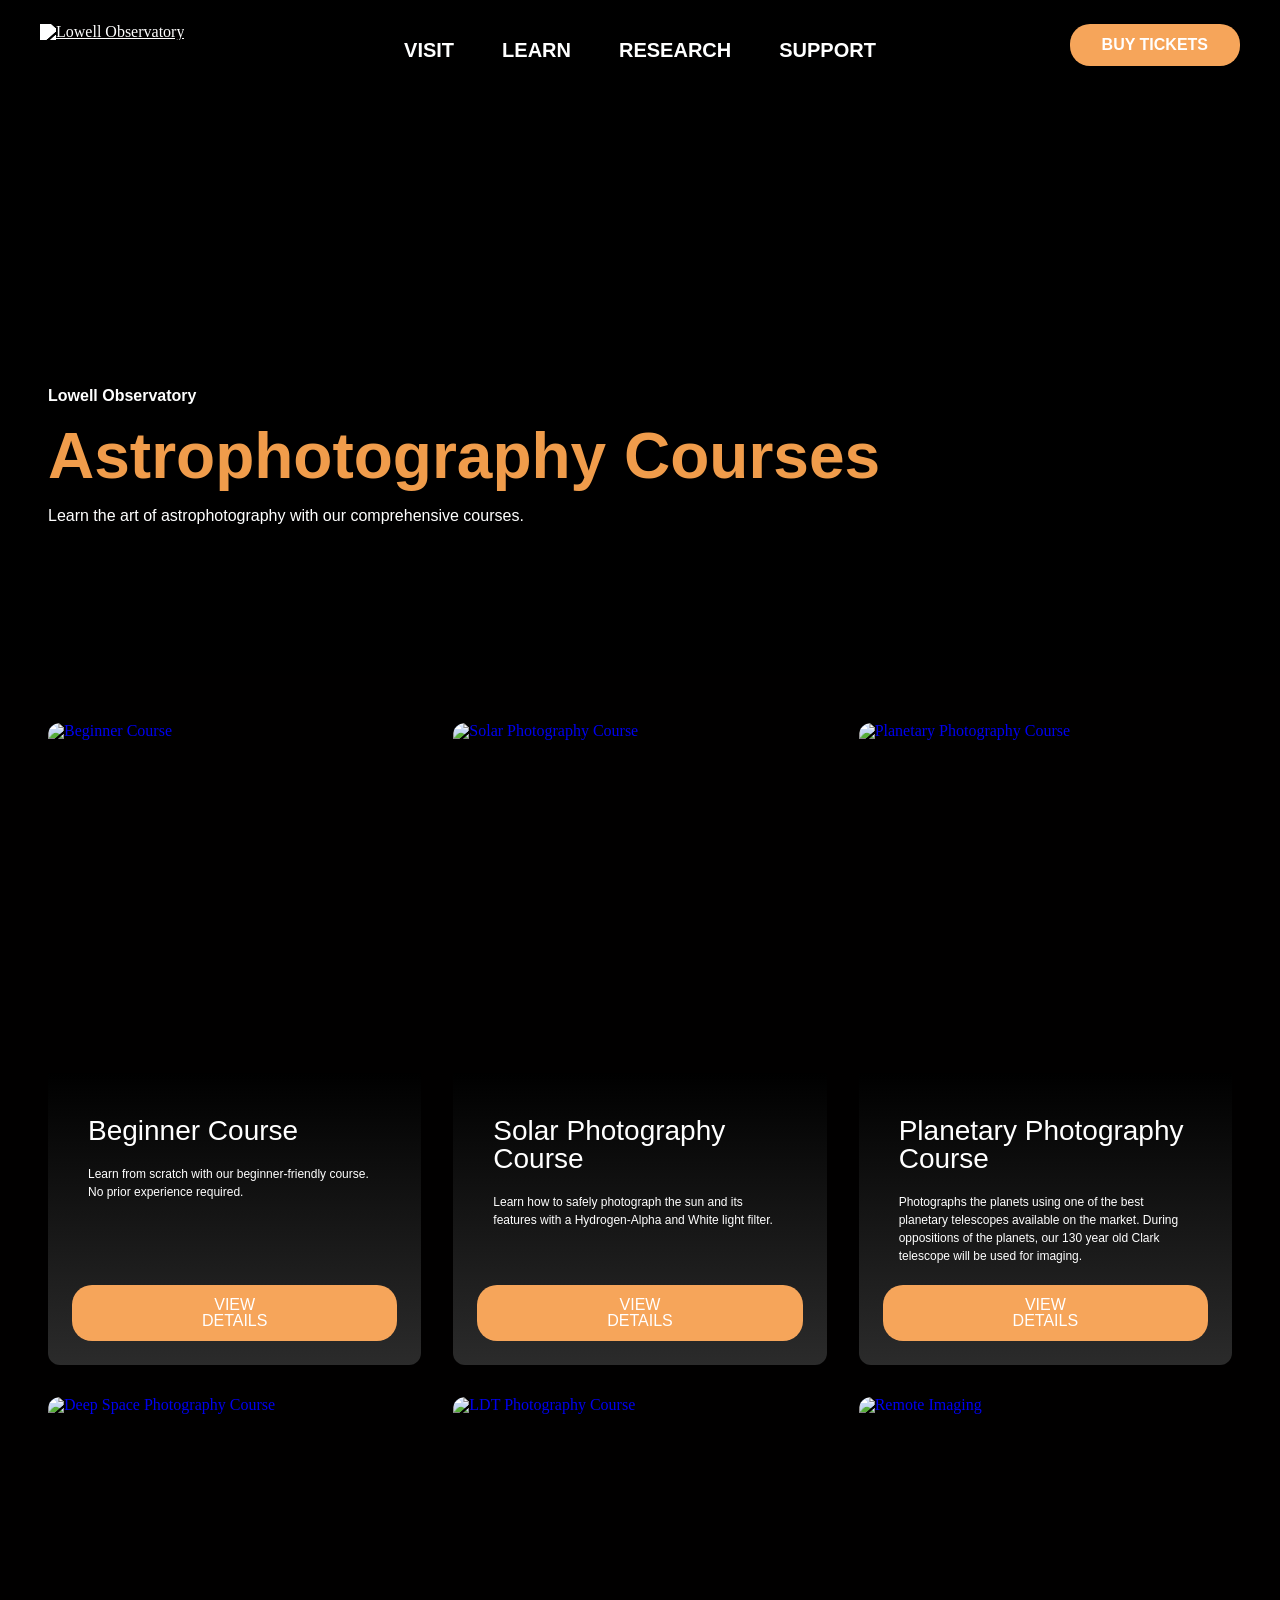
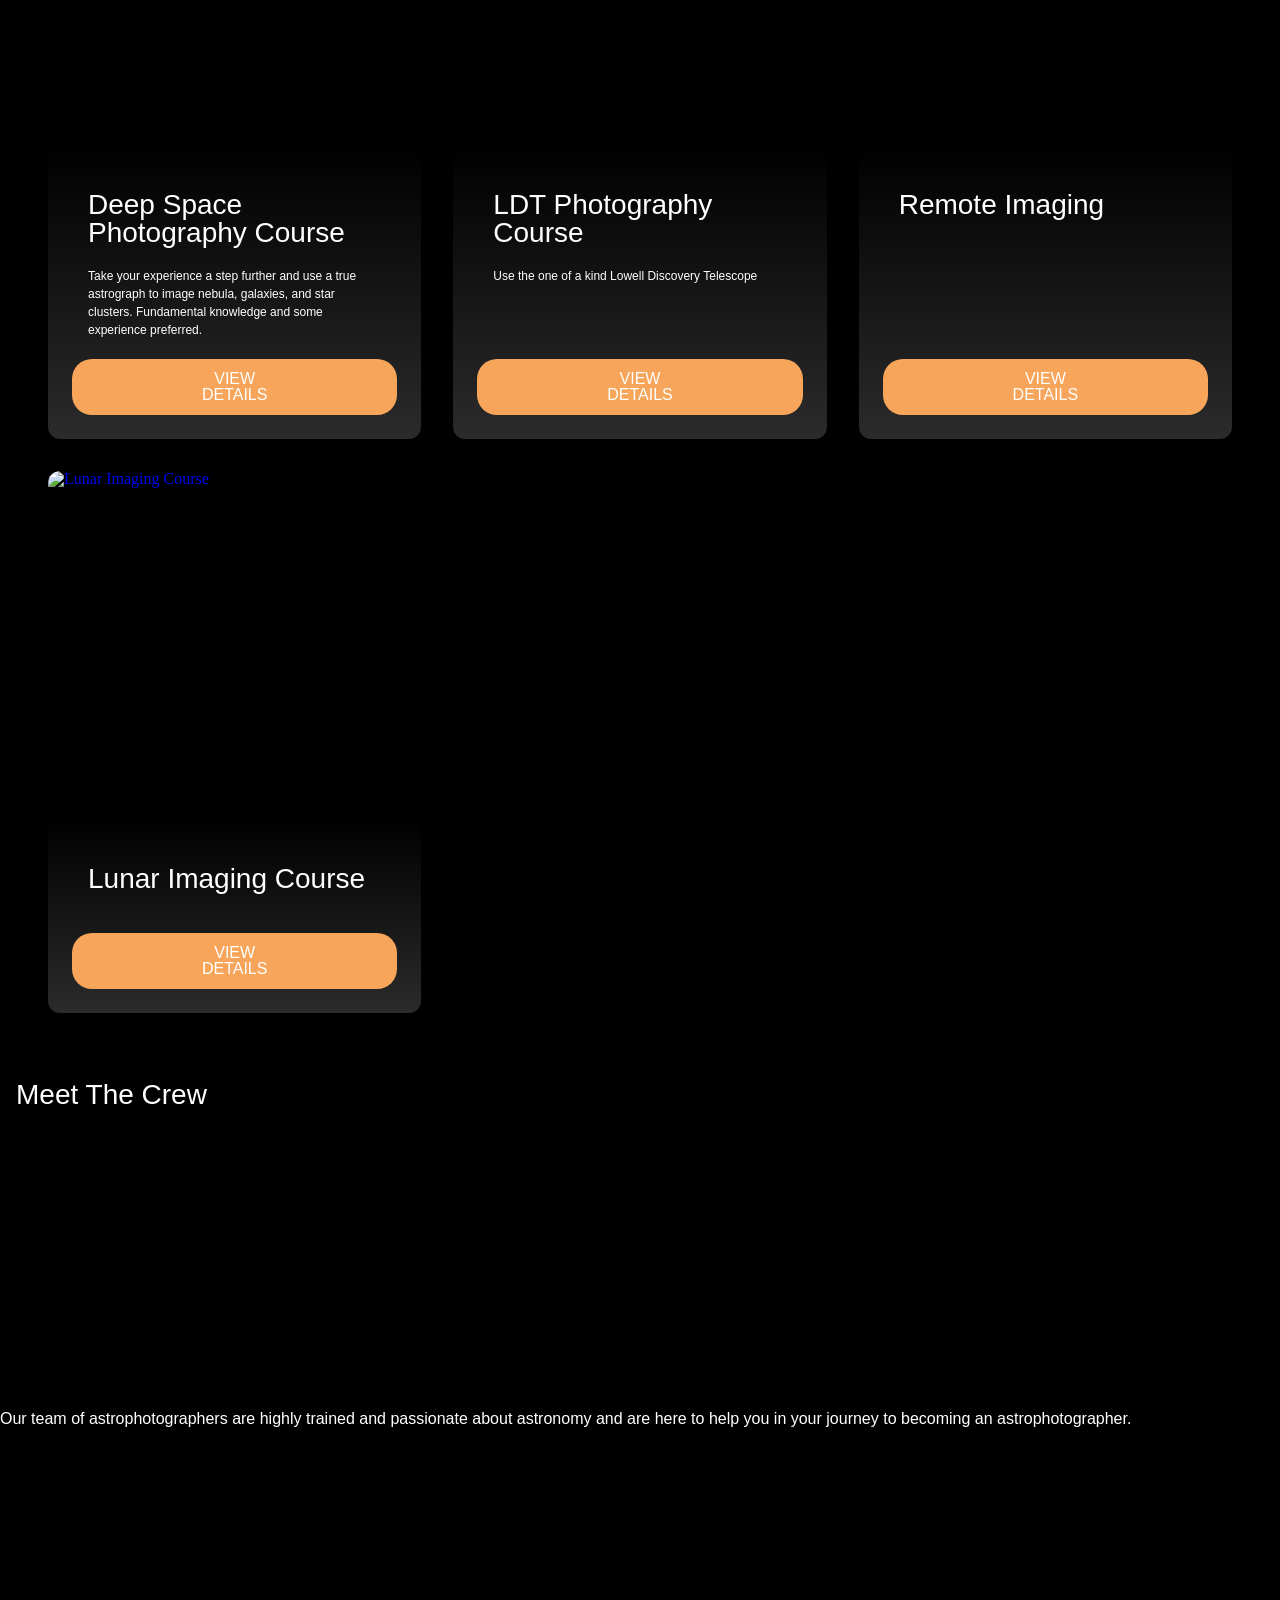
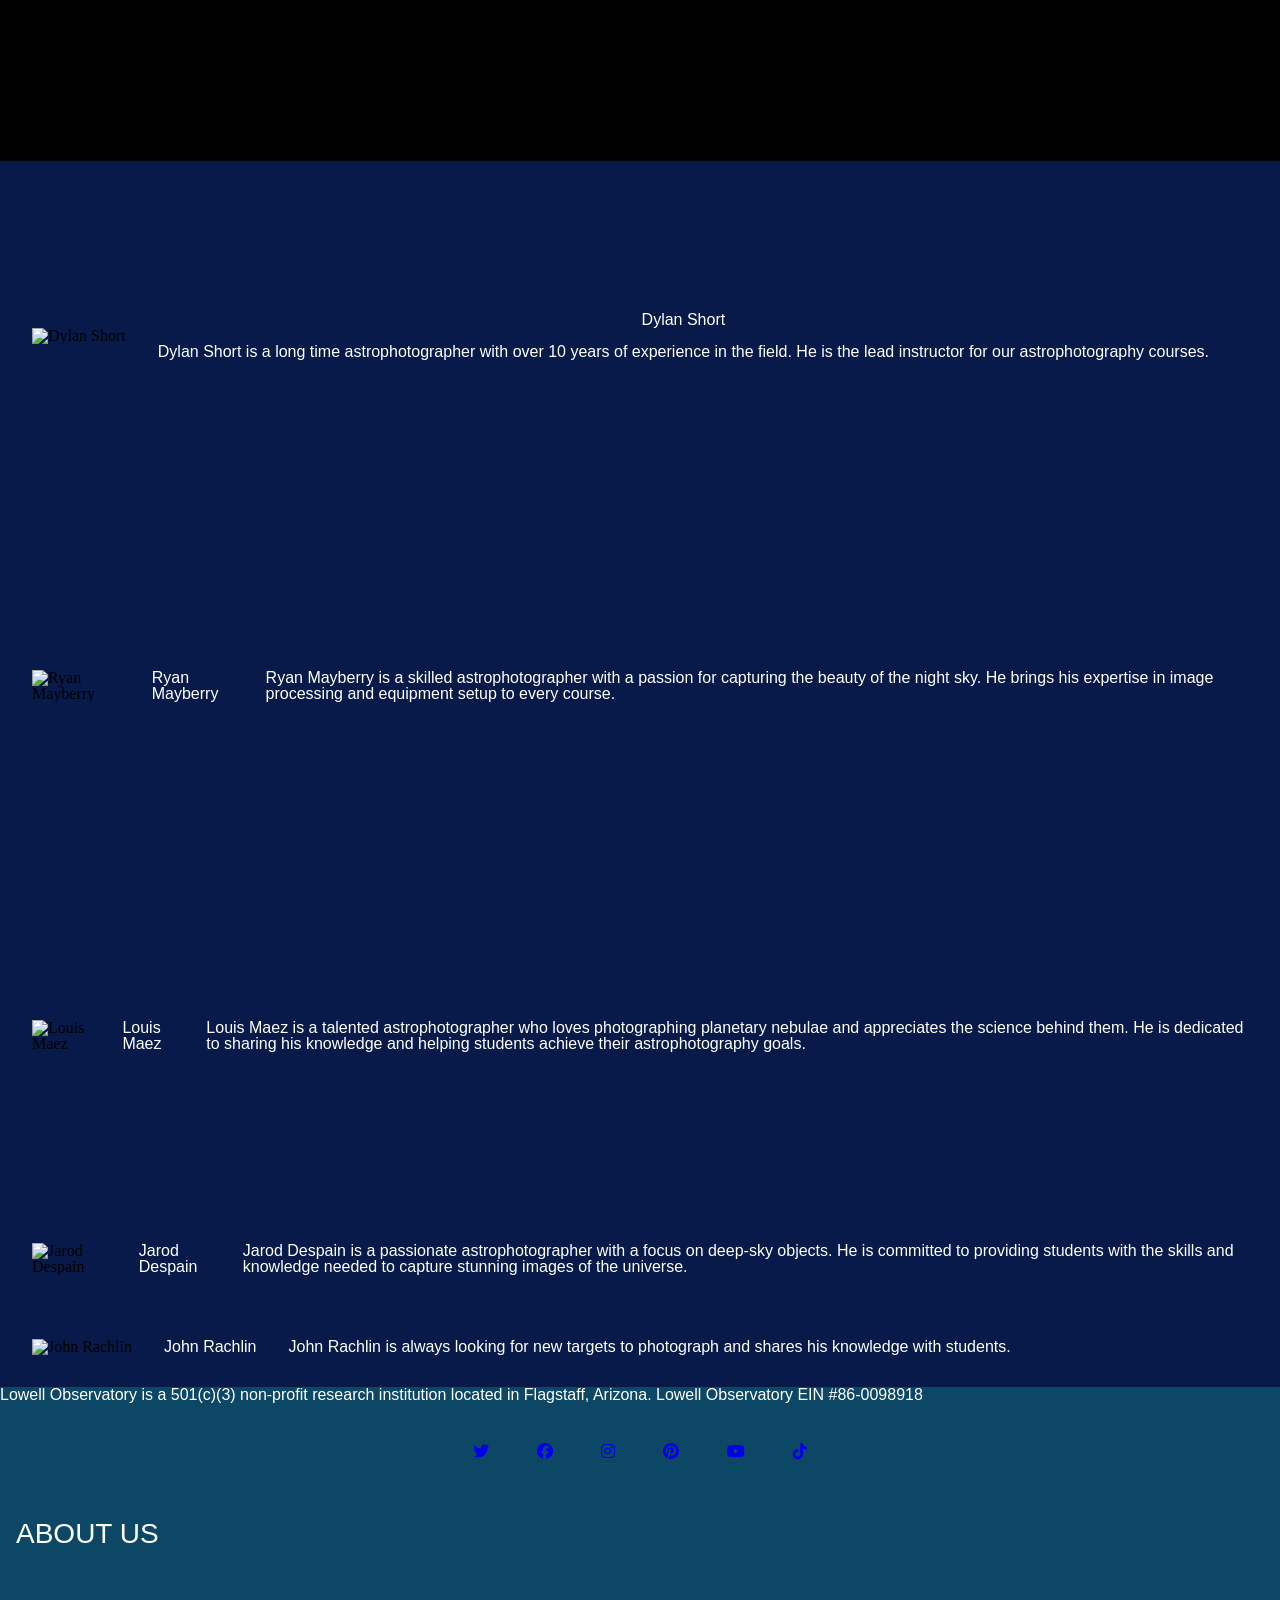
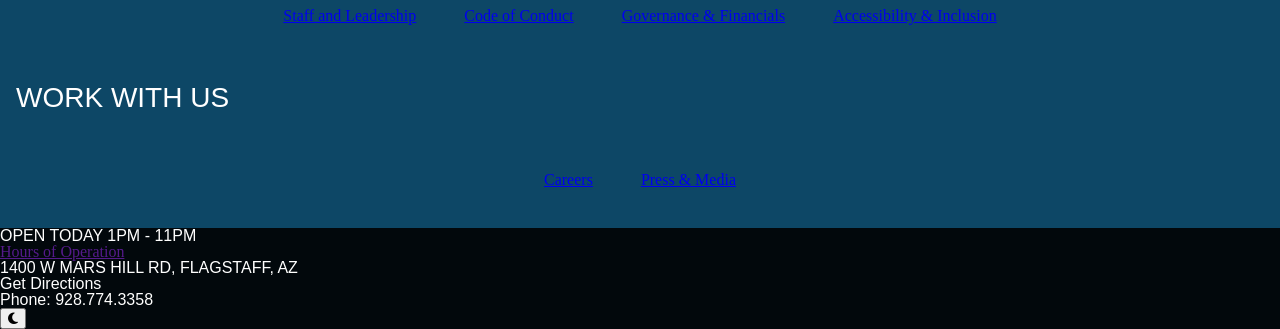
==== index.html @ 311c5dfd "update to index.html and styles.css Added divs around each bio's content. Added an id to the biograp" ====
<!DOCTYPE html>
<html lang="en">
<head>
    <meta charset="UTF-8">
    <meta name="viewport" content="width=device-width, initial-scale=1.0">
    <title>Lowell Observatory Astrophotography Courses</title>
    <link rel="stylesheet" href="https://cdnjs.cloudflare.com/ajax/libs/font-awesome/6.7.2/css/all.min.css">
    <link rel="stylesheet" href="styles.css">
</head>
<body>
    <header class="hero">
        <div id="headerTop">
            <a href="https://lowell.edu"><img src="images/lowelllogo_horizontal.svg" alt="Lowell Observatory"></a>
            <nav>
                <ul>
                    <li><a href="#">VISIT</a></li>
                    <li><a href="#">LEARN</a></li>
                    <li><a href="#">RESEARCH</a></li>
                    <li><a href="#">SUPPORT</a></li>
                </ul>
            </nav>
            <button id="buyTickets">BUY TICKETS</button>
        </div>
        <div id="headerContent">
            <p id="observatory-name">Lowell Observatory</p>
            <h1>Astrophotography Courses</h1>
            <p>Learn the art of astrophotography with our comprehensive courses.</p>
        </div>
    </header>
    <main>
    
        <section id="courses">
            <div class="card">
                <a href="beginnerCourse.html">
                    <img src="images/godoMilk.jpeg" alt="Beginner Course">
                    <div class="card-content">
                        <h3>Beginner Course</h3>
                        <p>Learn from scratch with our beginner-friendly course. No prior experience required.</p>
                        <span id="beginnerCourseButton">VIEW DETAILS</span>
                    </div>
                </a>
            </div>
            <div class="card">
                <a href="SolarCourse.html">
                    <img src="images/SunHa.jpeg" alt="Solar Photography Course">
                    <div class="card-content">
                        <h3>Solar Photography Course</h3>
                        <p>Learn how to safely photograph the sun and its features with a Hydrogen-Alpha and White light filter.</p>
                        <span id="solarPhotographyButton">VIEW DETAILS</span>
                    </div>
                </a>
            </div>
            <div class="card">
                <a href="planetaryCourse.html">
                    <img src="images/Saturn.jpeg" alt="Planetary Photography Course">
                    <div class="card-content">
                        <h3>Planetary Photography Course</h3>
                        <p>Photographs the planets using one of the best planetary telescopes available on the market. During oppositions of the planets, our 130 year old Clark telescope will be used for imaging.</p>
                        <span id="planetaryPhotographyButton">VIEW DETAILS</span>
                    </div>
                </a>
            </div>
            <div class="card">
                <a href="deepSpaceCourse.html">
                    <img src="images/horseFlame.jpeg" alt="Deep Space Photography Course">
                    <div class="card-content">
                        <h3>Deep Space Photography Course</h3>
                        <p>Take your experience a step further and use a true astrograph to image nebula, galaxies, and star clusters. Fundamental knowledge and some experience preferred.</p>
                        <span id="deepSpacePhotographyButton">VIEW DETAILS</span>
                    </div>
                </a>
            </div>
            <div class="card">
                <a href="LDTCourse.html">
                    <img src="images/LDT.jpeg" alt="LDT Photography Course">
                    <div class="card-content">
                        <h3>LDT Photography Course</h3>
                        <p>Use the one of a kind Lowell Discovery Telescope </p>
                        <span id="ldtPhotographyButton">VIEW DETAILS</span>
                    </div>
                </a>
            </div>
            <div class="card">
                <a href="RemoteImaging.html">
                    <img src="images/Planewave1M.jpeg" alt="Remote Imaging">
                    <div class="card-content">
                        <h3>Remote Imaging</h3>
                        <p></p>
                        <span id="remoteImagingButton">VIEW DETAILS</span>
                    </div>
                </a>
            </div>
            <div class="card">
                <a href="LunarImaging.html">
                    <img src="images/Moon.jpeg" alt="Lunar Imaging Course">
                    <div class="card-content">
                        <h3>Lunar Imaging Course</h3>
                        <p></p>
                        <span id="lunarImagingButton">VIEW DETAILS</span>
                    </div>
                </a>
            </div>
        </section>
        <section id="crew">
            <h3>Meet The Crew</h3>
            <p>Our team of astrophotographers are highly trained and passionate about astronomy and are here to help you in your journey to becoming an astrophotographer.</p>
            <article>
                <img src="images/DylanTelescope.jpeg" alt="Dylan Short">
                <div class="bio">
                    <h4>Dylan Short</h4>
                    <p>Dylan Short is a long time astrophotographer with over 10 years of experience in the field. He is the lead instructor for our astrophotography courses.</p>
                </div>
            </article>
            <article>
                <img src="images/RyanBio.jpeg" alt="Ryan Mayberry">
                <h4>Ryan Mayberry</h4>
                <p>Ryan Mayberry is a skilled astrophotographer with a passion for capturing the beauty of the night sky. He brings his expertise in image processing and equipment setup to every course.</p>
            </article>
            <article>
                <img src="images/LouisBio.jpeg" alt="Louis Maez">
                <h4>Louis Maez</h4>
                <p>Louis Maez is a talented astrophotographer who loves photographing planetary nebulae and appreciates the science behind them. He is dedicated to sharing his knowledge and helping students achieve their astrophotography goals.</p>
            </article>
            <article>
                <img src="images/JarodBio.jpeg" alt="Jarod Despain">
                <h4>Jarod Despain</h4>
                <p>Jarod Despain is a passionate astrophotographer with a focus on deep-sky objects. He is committed to providing students with the skills and knowledge needed to capture stunning images of the universe.</p>
            </article>
            <article>
                <img src="images/DylanTelescope.jpeg" alt="John Rachlin">
                <h4>John Rachlin</h4>
                <p>John Rachlin is always looking for new targets to photograph and shares his knowledge with students.</p>
            </article>
        </section>
    </main>
    <footer>
        <section>
            <p>Lowell Observatory is a 501(c)(3) non-profit research institution located in Flagstaff, Arizona. Lowell Observatory EIN #86-0098918</p>
            <ul>
                <li><a href="https://x.com/lowellobs" target="_blank" aria-label="Twitter"><i class="fab fa-twitter"></i></a></li>
                <li><a href="https://www.facebook.com/lowellobservatory" target="_blank" aria-label="Facebook"><i class="fab fa-facebook"></i></a></li>
                <li><a href="https://www.instagram.com/lowellobservatory/" target="_blank" aria-label="Instagram"><i class="fab fa-instagram"></i></a></li>
                <li><a href="https://www.pinterest.com/lowellobservatory/" target="_blank" aria-label="Pinterest"><i class="fab fa-pinterest"></i></a></li>
                <li><a href="https://www.youtube.com/channel/UC4zmFY211sXfEamwmsJcrYA?themeRefresh=1" target="_blank" aria-label="YouTube"><i class="fab fa-youtube"></i></a></li>
                <li><a href="https://www.tiktok.com/@lowellobservatory" target="_blank" aria-label="TikTok"><i class = "fab fa-tiktok"></i></a></li>
            </ul>
            <div id="aboutUs">
                <h3>ABOUT US</h3>
                <ul>
                    <li><a href="https://lowell.edu/about-us/staff-leadership/">Staff and Leadership</a></li>
                    <li><a href="https://lowell.edu/about-us/code-of-conduct/">Code of Conduct</a></li>
                    <li><a href="https://lowell.edu/about-us/governance-financials/">Governance & Financials</a></li>
                    <li><a href="https://lowell.edu/accessibility-inclusion/">Accessibility & Inclusion</a></li>
                </ul>
            </div>
            <div>
                <h3>WORK WITH US</h3>
                <ul>
                    <li><a href="https://lowell.edu/about-us/careers/">Careers</a></li>
                    <li><a href="https://lowell.edu/about-us/press-media/">Press & Media</a></li>
                </ul>
            </div>
        </section>
        <section id="contact">
            <p>OPEN TODAY 1PM - 11PM</p>
            <a href="">Hours of Operation</a>
            <address>
                <p>1400 W MARS HILL RD, FLAGSTAFF, AZ</p>
                <p>Get Directions</p>
                <p>Phone: 928.774.3358</p>
                <button id="themeToggle" aria-label="Toggle Dark Mode">
                    <i class="fa-solid fa-moon"></i>
                </button>
            </address>
        </section>
        </address>
    </footer>
</body>
</html>
---- styles.css ----
/* CSS Reset */
/* http://meyerweb.com/eric/tools/css/reset/ 
   v2.0 | 20110126
   License: none (public domain)
*/

html, body, div, span, applet, object, iframe,
h1, h2, h3, h4, h5, h6, p, blockquote, pre,
a, abbr, acronym, address, big, cite, code,
del, dfn, em, img, ins, kbd, q, s, samp,
small, strike, strong, sub, sup, tt, var,
b, u, i, center,
dl, dt, dd, ol, ul, li,
fieldset, form, label, legend,
table, caption, tbody, tfoot, thead, tr, th, td,
article, aside, canvas, details, embed, 
figure, figcaption, footer, header, hgroup, 
menu, nav, output, ruby, section, summary,
time, mark, audio, video {
	margin: 0;
	padding: 0;
	border: 0;
	font-size: 100%;
	font: inherit;
	vertical-align: baseline;
}
/* HTML5 display-role reset for older browsers */
article, aside, details, figcaption, figure, 
footer, header, hgroup, menu, nav, section {
	display: block;
}
body {
	line-height: 1;
}
ol, ul {
	list-style: none;
}
blockquote, q {
	quotes: none;
}
blockquote:before, blockquote:after,
q:before, q:after {
	content: '';
	content: none;
}
table {
	border-collapse: collapse;
	border-spacing: 0;
}

/* Fonts */
@import url('https://fonts.googleapis.com/css2?family=Inter:ital,opsz,wght@0,14..32,100..900;1,14..32,100..900&family=Poppins:ital,wght@0,100;0,200;0,300;0,400;0,500;0,600;0,700;0,800;0,900;1,100;1,200;1,300;1,400;1,500;1,600;1,700;1,800;1,900&display=swap');
@import url('https://fonts.googleapis.com/css2?family=Poppins:ital,wght@0,100;0,200;0,300;0,400;0,500;0,600;0,700;0,800;0,900;1,100;1,200;1,300;1,400;1,500;1,600;1,700;1,800;1,900&display=swap');

/* Root Styles */
:root {
    /* Font Family */
    --Headings: Poppins, sans-serif;
    --Subheadings: Poppins, sans-serif;
    --Body: Inter, sans-serif;
    --Nav: Poppins, sans-serif;

    /* Colors */
    --h1: #f09c4b;
    --Background: #010000;
    --Primary: #F6A55A;
    --DeepSpaceBlue:  #071A4A;
    --Navy: #04112E;
    --White: #FFFFFF;
    --PurpleAccent: #6B4AA8;
    --BlueAccent: #0d4766;
    --DarkAccent: #02080c;
}

/* Global Styles */
body {
    background-color: var(--Background);
}

footer {
    background-color: var(--BlueAccent);
}

#contact {
    background-color: var(--DarkAccent);
}

h1, h2, h3, h4 {
    font-family: var(--Headings);
    color: var(--White);
}

p {
    font-family: var(--Body);
    color: var(--White);
    font-size: 1rem;
}

img {
    max-width: 300px;
    height: auto;
}

body {
    margin: 0;
    background-color: var(--Background);
}

/* Navigation Styles */
.hero {
    background-image: linear-gradient(rgba(0, 0, 0, 0.5), rgba(0, 0, 0, 0.5)), url('images/planewaveBack.jpeg');
    background-size: cover;
    background-position: center;
    background-repeat: no-repeat;
    height: 75vh;
    width: 100%;
}
#headerTop {
    display: grid;
    grid-template-columns: 1fr auto 1fr;
    grid-template-rows: 1fr;
    align-items: start;
    justify-content: center;

}

#observatory-name {
    font-size: 1.25rem;
    font-weight: 700;
}

h1 {
    font-size: 4rem;
    color: var(--h1);
    font-weight: bold;
    padding: 1.25rem 0;
}

#headerContent {
    display: flex;
    flex-direction: column;
    margin-top: 18rem;
    padding-left: 3rem
}

#headerContent p {
    font-size: 1rem;
}

nav li a{
    text-decoration: none;
    color: var(--White);
    font-family: var(--Nav);
    font-weight: bold;  
    font-size: 1.25rem;
}

header a img {
    filter: brightness(0) invert(1);
    height: 75px;
    width: auto;
    justify-self: start;
    padding: 1.5rem 2.5rem;
}

ul {
    display: flex;
    flex-direction: row;
    justify-self: center;
    justify-content: center;
    align-items: center;
    gap: 3rem;
    padding: 2.5rem;
}

header button {
    padding: 0.75rem 2rem;
    margin: 1.5rem 2.5rem;
    border-radius: 20px;
    background-color: var(--Primary);
    border: none;
    color: var(--White);
    font-size: 1rem;
    font-weight: 700;
    justify-self: end;
}

/* Course Section Styles */
#courses {
    display: grid;
    grid-template-columns: repeat(3, 1fr);
    grid-gap: 2rem;
    padding: 3rem;
}

.card {
    display: flex;
    overflow: hidden;
    border-radius: 12px;
}

.card a{
    display: flex;
    flex-direction: column;
    width: 100%;
    text-decoration: none;
}

.card img {
    min-width: 100%;
    height: 350px;
    object-fit: cover;
}



.card-content {
    display: flex;
    flex-direction: column;
    flex: 1;
    padding: 1.5rem;
    background: linear-gradient(to bottom, #000000, #2b2b2b);
}

.button {
    margin-top: auto;
    align-self: flex-start;
}

h3 {
    font-size: 1.75rem;
    padding: 1.25rem 1rem;
}

#courses p {
    font-size: 0.75rem;
    padding: 0 1rem 1.25rem 1rem;
    line-height: 1.5;
    flex: 1;
}

#courses span {
    background-color: var(--Primary);
    border-radius: 20px;
    text-align: center;
    padding: 0.75rem 8rem;
    margin: auto;
    align-self: center;
    color: var(--White);
    font-family: var(--Nav);
}

/* Crew Section Styles */

#crew {
    display: grid;
    grid-template-rows: repeat(5, 350px);
}

article {
    display: flex;
    flex-direction: row;
    align-items: center;
    gap: 2rem;
    padding: 2rem;
    background-color: var(--DeepSpaceBlue);
}

.bio {
    display: flex;
    flex-direction: column;
    gap: 1rem;
    align-items: center;
}

.bio h4 {

}
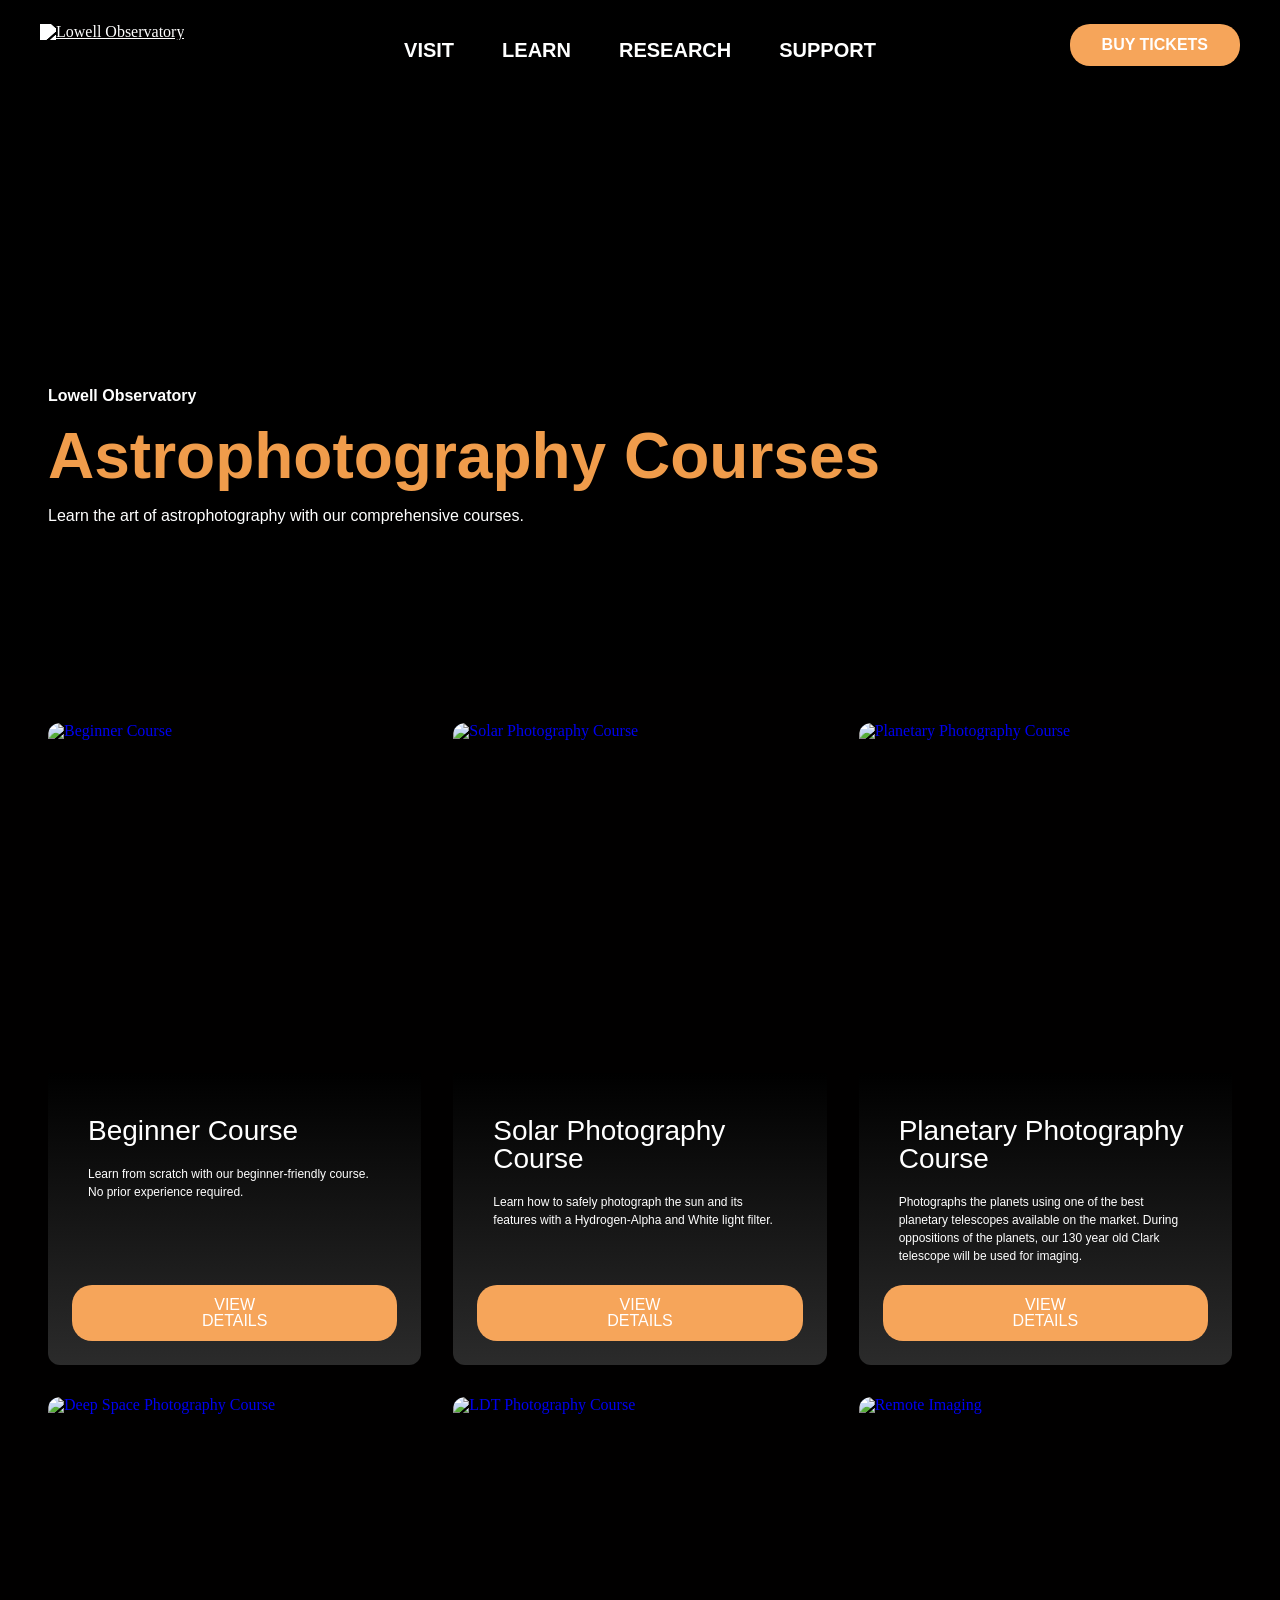
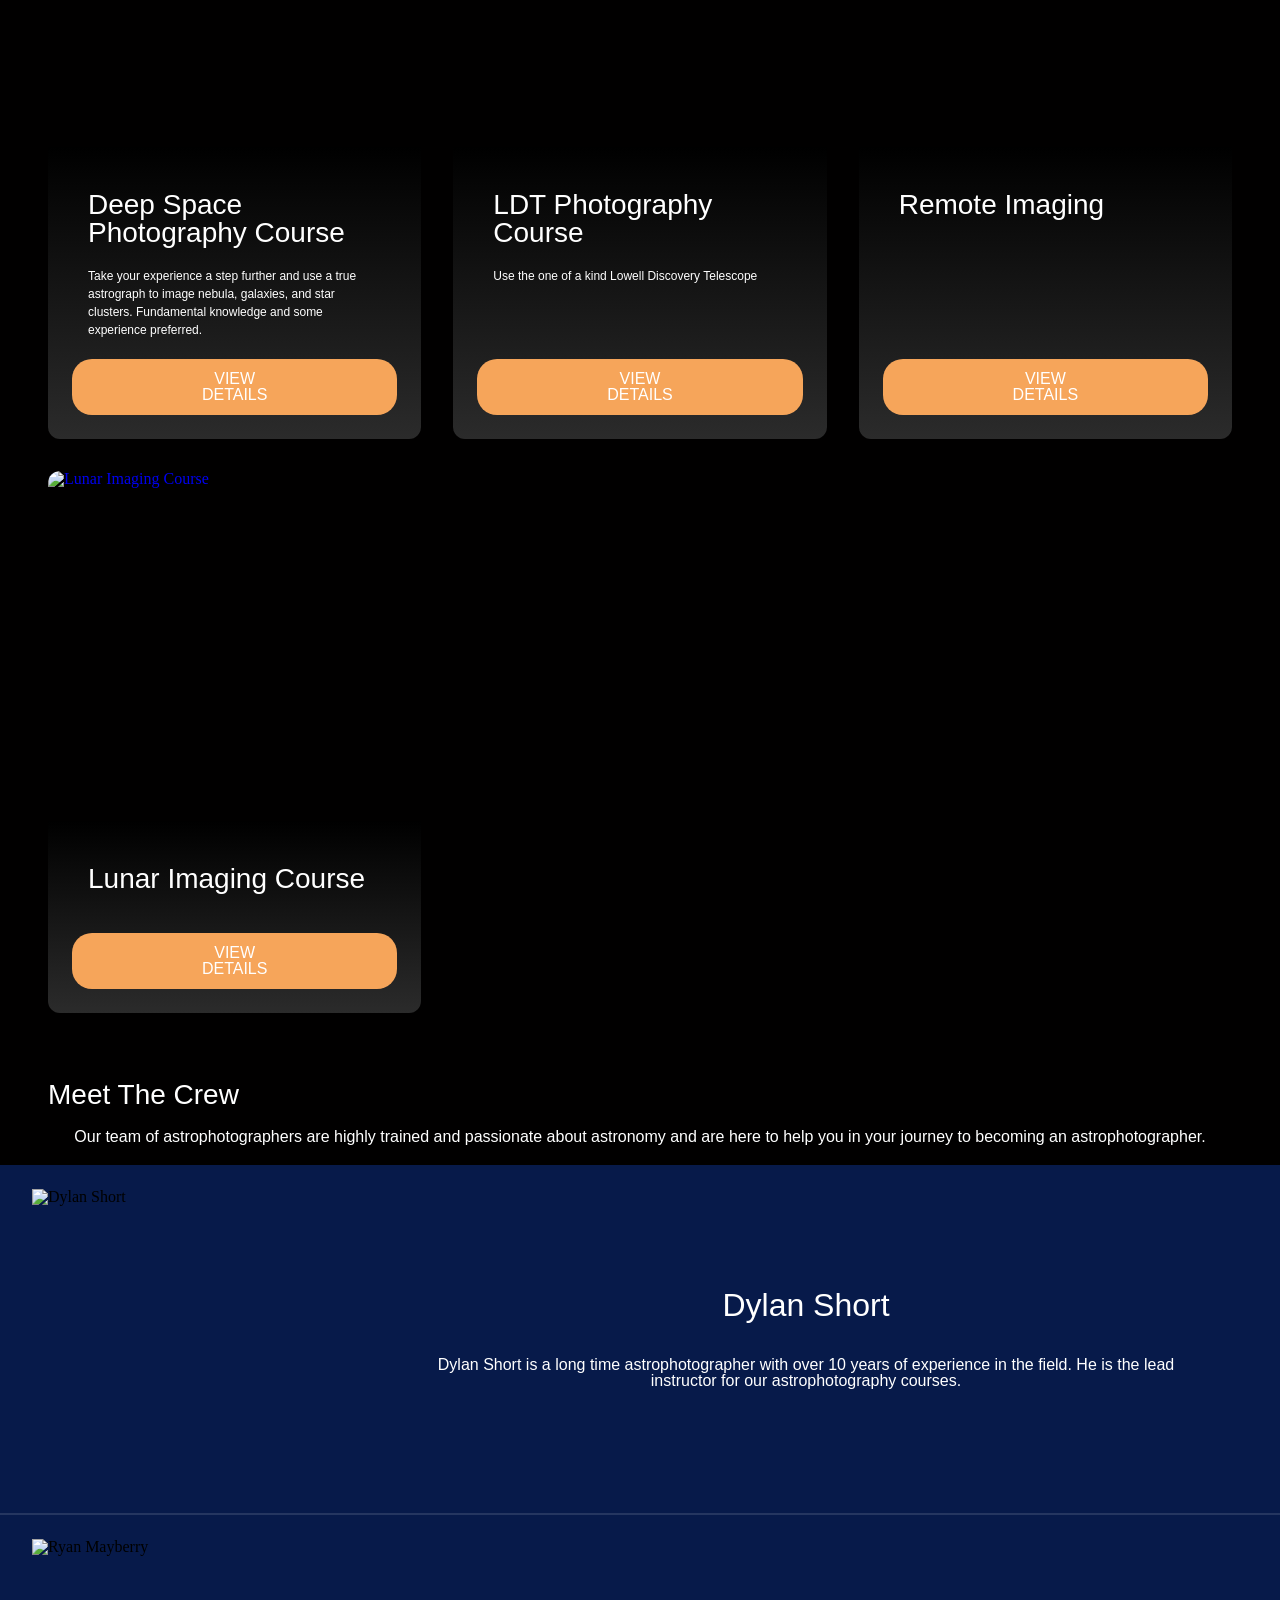
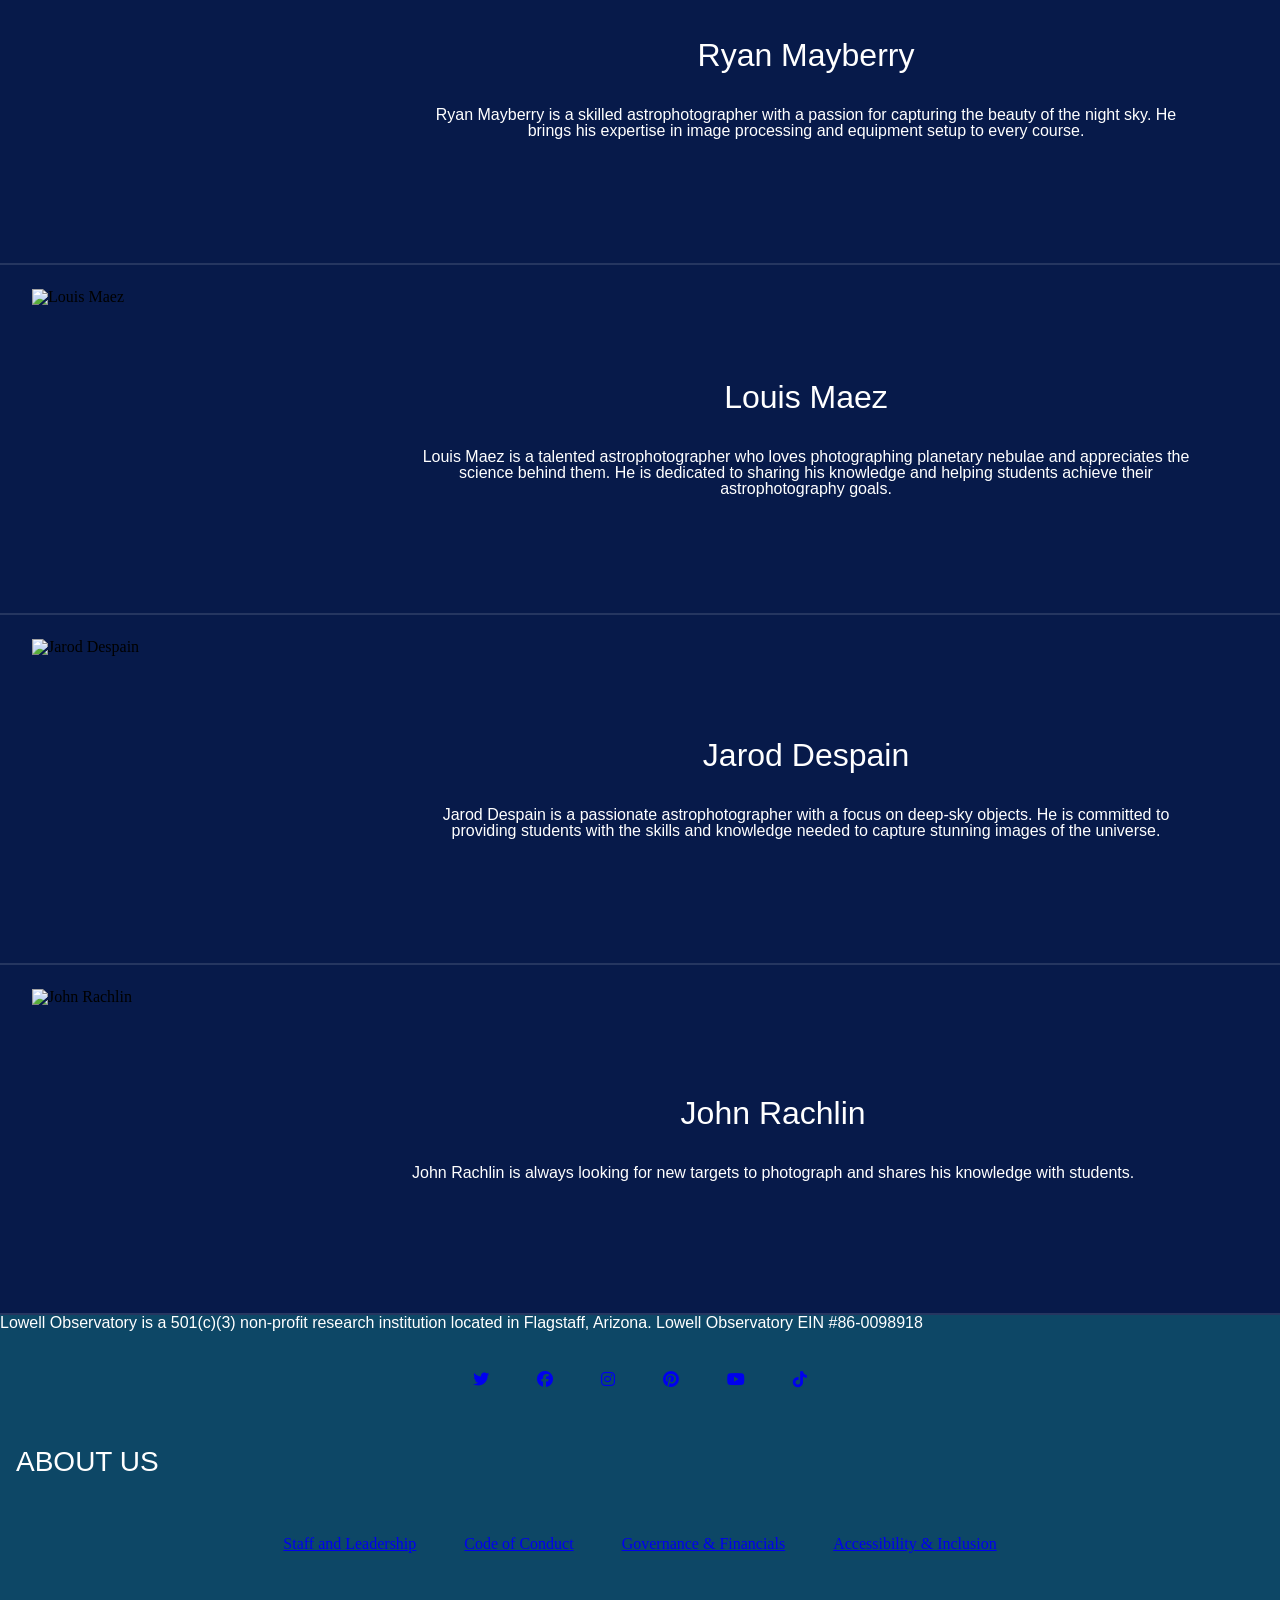
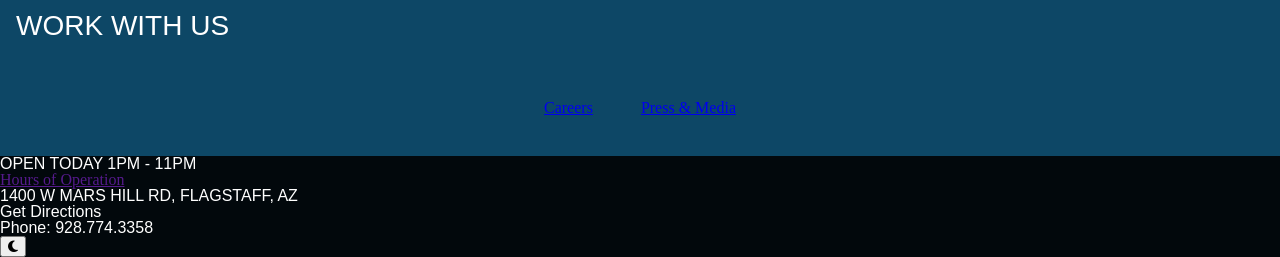
==== commit 85fe7ac4: "update to index.html and styles.css Finished the styling for the crew biography section." ====
--- a/index.html
+++ b/index.html
@@ -101,36 +101,46 @@
                 </a>
             </div>
         </section>
-        <section id="crew">
-            <h3>Meet The Crew</h3>
+        <section id="crewSection">
+            <h2>Meet The Crew</h2>
             <p>Our team of astrophotographers are highly trained and passionate about astronomy and are here to help you in your journey to becoming an astrophotographer.</p>
-            <article>
-                <img src="images/DylanTelescope.jpeg" alt="Dylan Short">
-                <div class="bio">
-                    <h4>Dylan Short</h4>
-                    <p>Dylan Short is a long time astrophotographer with over 10 years of experience in the field. He is the lead instructor for our astrophotography courses.</p>
-                </div>
-            </article>
-            <article>
-                <img src="images/RyanBio.jpeg" alt="Ryan Mayberry">
-                <h4>Ryan Mayberry</h4>
-                <p>Ryan Mayberry is a skilled astrophotographer with a passion for capturing the beauty of the night sky. He brings his expertise in image processing and equipment setup to every course.</p>
-            </article>
-            <article>
-                <img src="images/LouisBio.jpeg" alt="Louis Maez">
-                <h4>Louis Maez</h4>
-                <p>Louis Maez is a talented astrophotographer who loves photographing planetary nebulae and appreciates the science behind them. He is dedicated to sharing his knowledge and helping students achieve their astrophotography goals.</p>
-            </article>
-            <article>
-                <img src="images/JarodBio.jpeg" alt="Jarod Despain">
-                <h4>Jarod Despain</h4>
-                <p>Jarod Despain is a passionate astrophotographer with a focus on deep-sky objects. He is committed to providing students with the skills and knowledge needed to capture stunning images of the universe.</p>
-            </article>
-            <article>
-                <img src="images/DylanTelescope.jpeg" alt="John Rachlin">
-                <h4>John Rachlin</h4>
-                <p>John Rachlin is always looking for new targets to photograph and shares his knowledge with students.</p>
-            </article>
+            <div id="crew">
+                <article>
+                    <img src="images/DylanTelescope.jpeg" alt="Dylan Short">
+                    <div class="bio">
+                        <h3>Dylan Short</h3>
+                        <p>Dylan Short is a long time astrophotographer with over 10 years of experience in the field. He is the lead instructor for our astrophotography courses.</p>
+                    </div>
+                </article>
+                <article>
+                    <img src="images/RyanBio.jpeg" alt="Ryan Mayberry">
+                    <div class="bio">
+                        <h3>Ryan Mayberry</h3>
+                        <p>Ryan Mayberry is a skilled astrophotographer with a passion for capturing the beauty of the night sky. He brings his expertise in image processing and equipment setup to every course.</p>
+                    </div>
+                </article>
+                <article>
+                    <img src="images/LouisBio.jpeg" alt="Louis Maez">
+                    <div class="bio">
+                        <h3>Louis Maez</h3>
+                        <p>Louis Maez is a talented astrophotographer who loves photographing planetary nebulae and appreciates the science behind them. He is dedicated to sharing his knowledge and helping students achieve their astrophotography goals.</p>
+                    </div>
+                </article>
+                <article>
+                    <img src="images/JarodBio.jpeg" alt="Jarod Despain">
+                    <div class="bio">
+                        <h3>Jarod Despain</h3>
+                        <p>Jarod Despain is a passionate astrophotographer with a focus on deep-sky objects. He is committed to providing students with the skills and knowledge needed to capture stunning images of the universe.</p>
+                    </div>
+                </article>
+                <article>
+                    <img src="images/DylanTelescope.jpeg" alt="John Rachlin">
+                    <div class="bio">
+                        <h3>John Rachlin</h3>
+                        <p>John Rachlin is always looking for new targets to photograph and shares his knowledge with students.</p>
+                    </div>
+                </article>
+            </div>
         </section>
     </main>
     <footer>
--- a/styles.css
+++ b/styles.css
@@ -90,6 +90,12 @@
     color: var(--White);
 }
 
+h2 {
+    font-size: 1.75rem;
+    padding: 1.25rem 3rem;
+
+}
+
 p {
     font-family: var(--Body);
     color: var(--White);
@@ -252,6 +258,11 @@
 
 /* Crew Section Styles */
 
+#crewSection p {
+    padding: 0 3rem 1.25rem 3rem;
+    text-align: center;
+}
+
 #crew {
     display: grid;
     grid-template-rows: repeat(5, 350px);
@@ -264,6 +275,7 @@
     gap: 2rem;
     padding: 2rem;
     background-color: var(--DeepSpaceBlue);
+    border-bottom: 2px solid rgba(255, 255, 255, 0.12);
 }
 
 .bio {
@@ -273,6 +285,13 @@
     align-items: center;
 }
 
-.bio h4 {
-
+.bio h3 {
+    font-size: 2rem;
+}
+
+#crew img {
+    width: 300px;
+    height: 300px;
+    object-fit: cover;
+    flex-shrink: 0;
 }
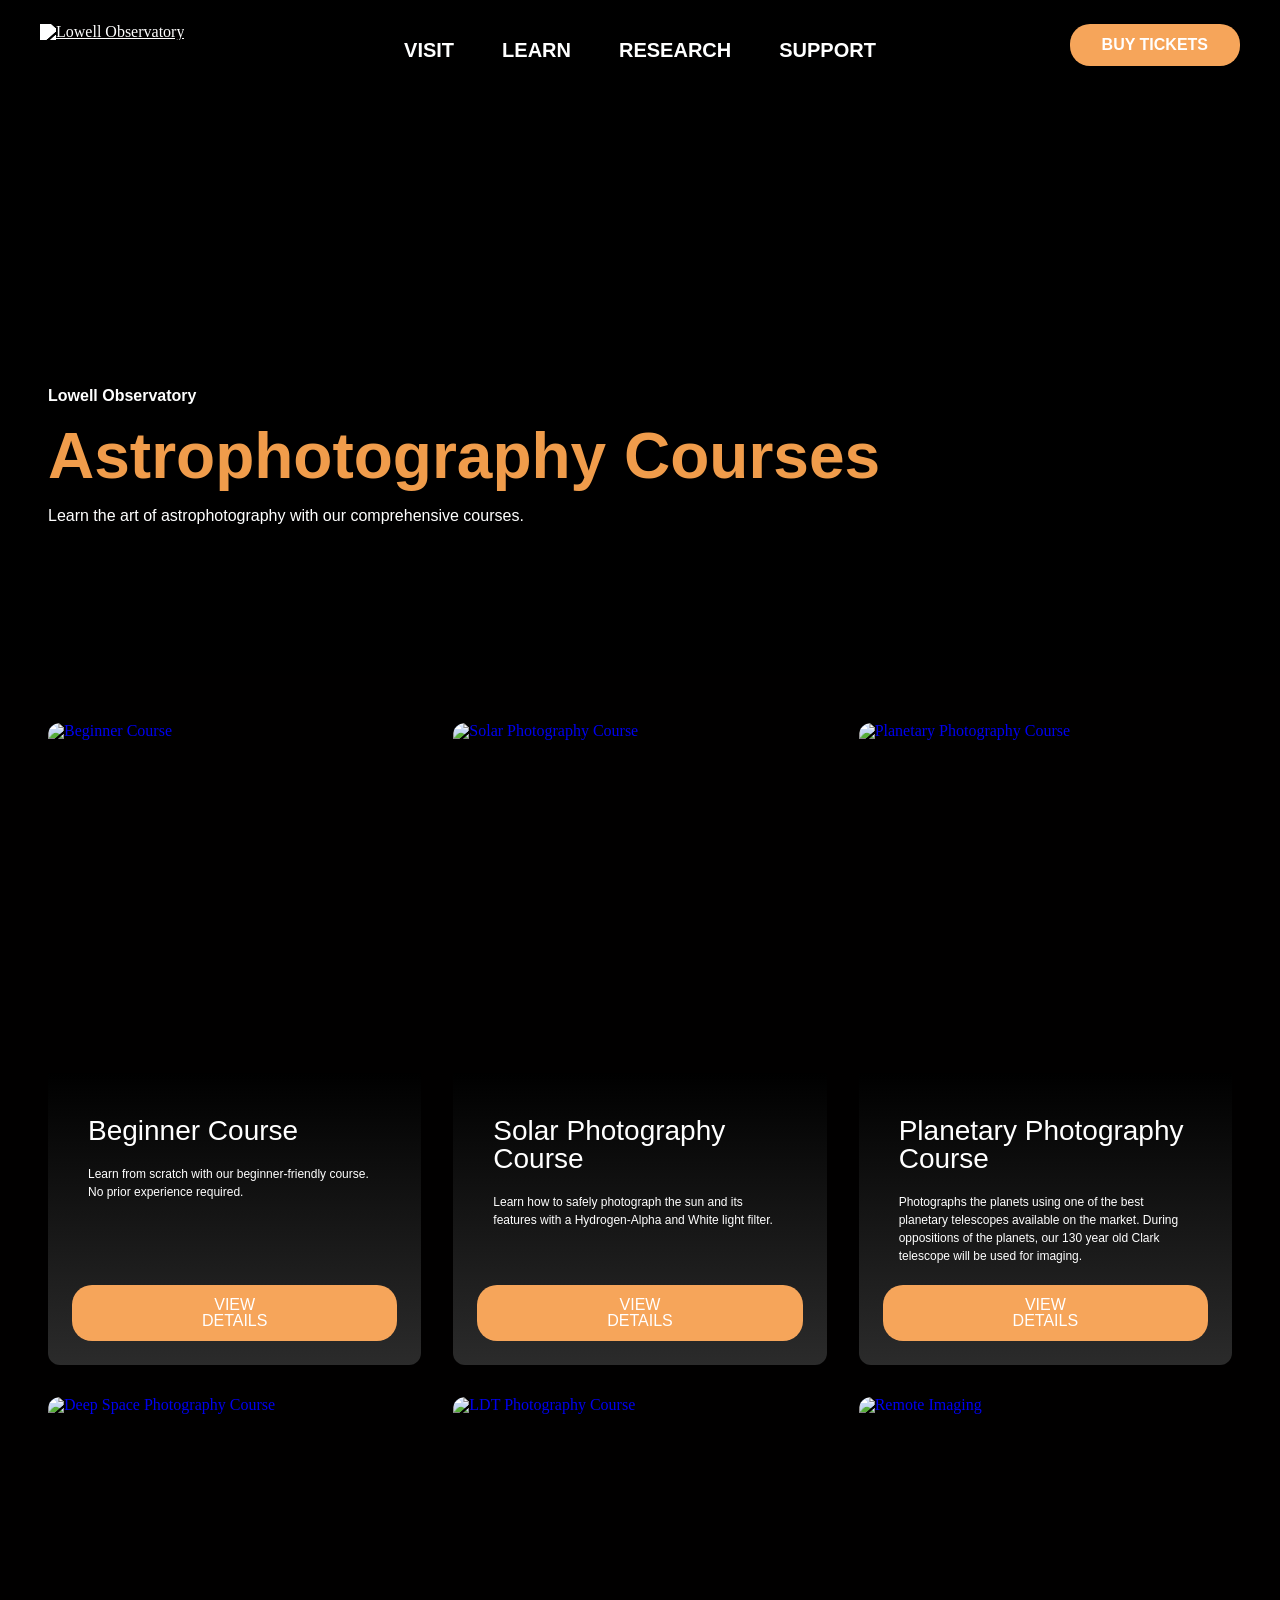
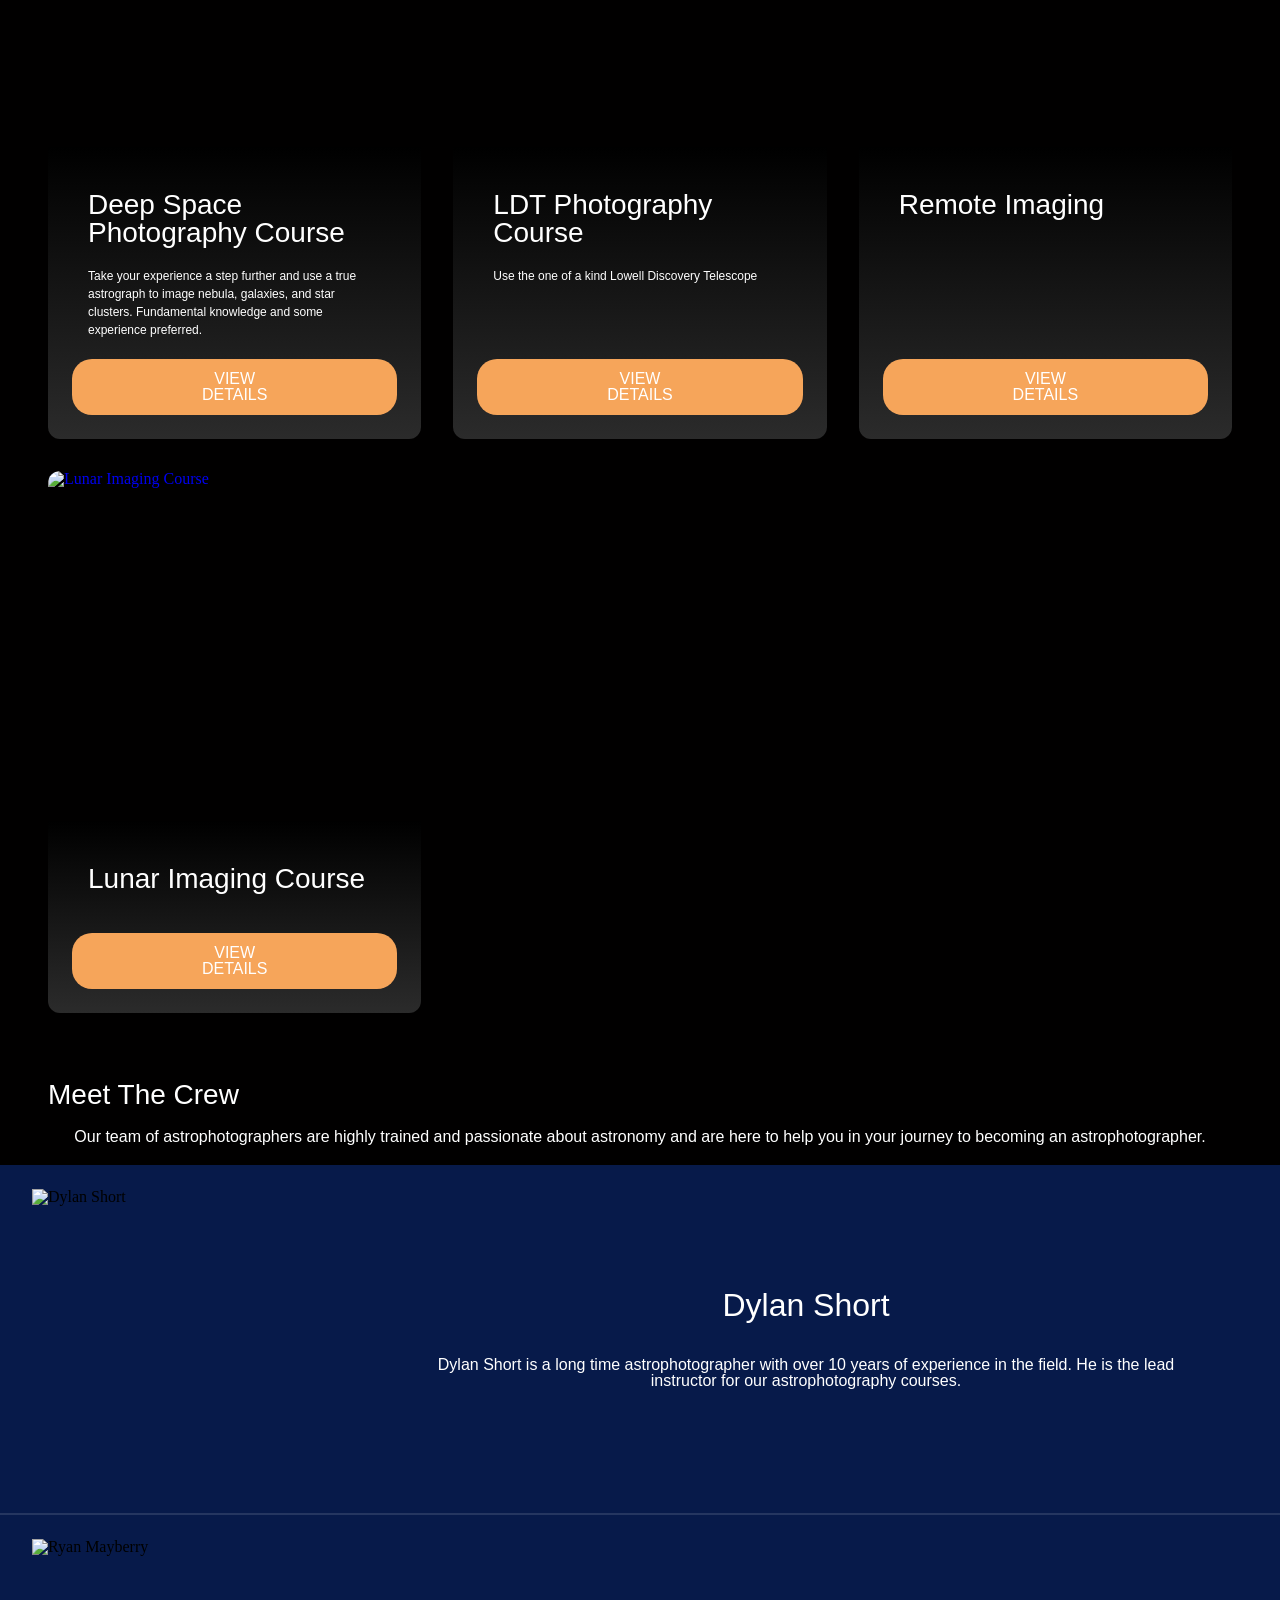
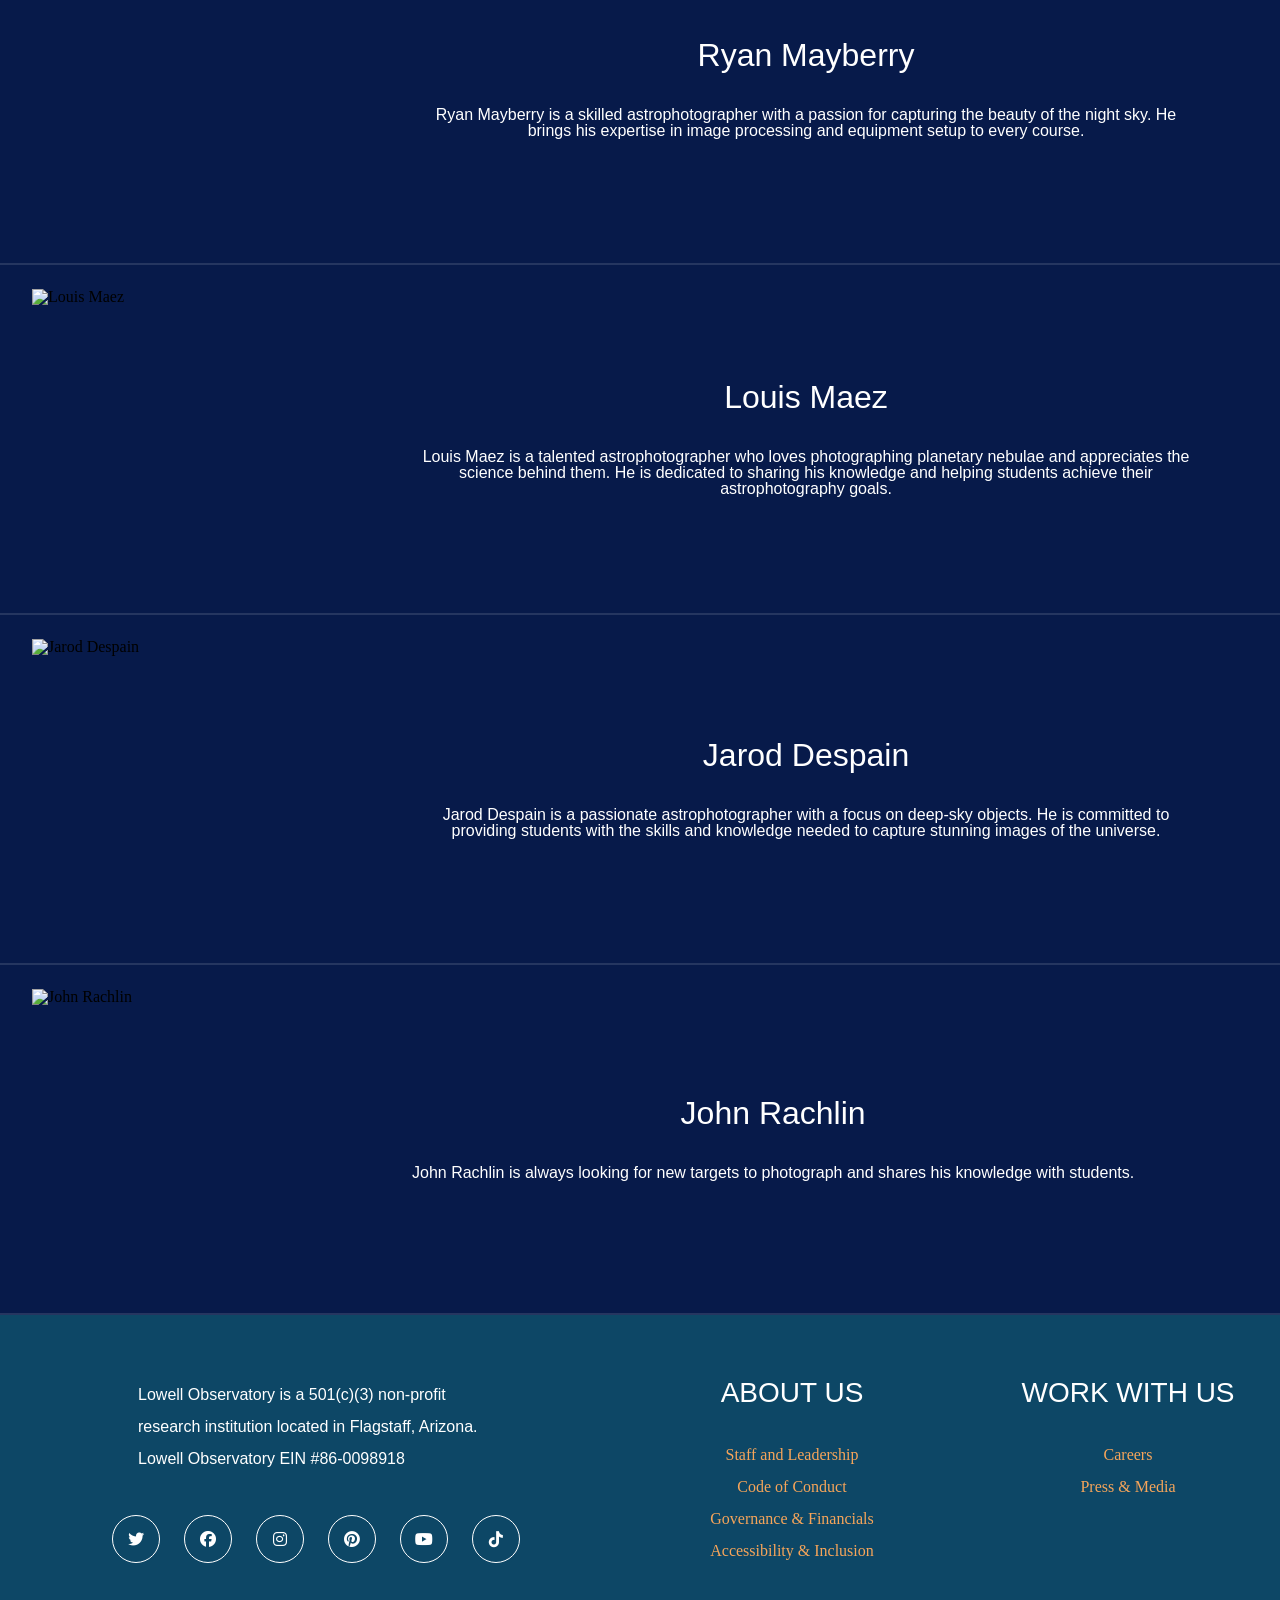
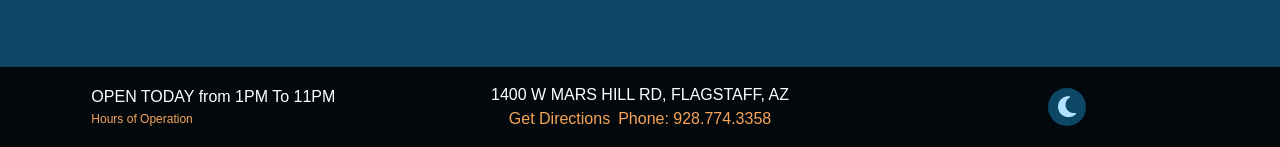
==== commit 9f22b0fc: "update to index.html and styles.css Finished the styling for the footer section. Finished the overal" ====
--- a/index.html
+++ b/index.html
@@ -145,15 +145,17 @@
     </main>
     <footer>
         <section>
-            <p>Lowell Observatory is a 501(c)(3) non-profit research institution located in Flagstaff, Arizona. Lowell Observatory EIN #86-0098918</p>
-            <ul>
-                <li><a href="https://x.com/lowellobs" target="_blank" aria-label="Twitter"><i class="fab fa-twitter"></i></a></li>
-                <li><a href="https://www.facebook.com/lowellobservatory" target="_blank" aria-label="Facebook"><i class="fab fa-facebook"></i></a></li>
-                <li><a href="https://www.instagram.com/lowellobservatory/" target="_blank" aria-label="Instagram"><i class="fab fa-instagram"></i></a></li>
-                <li><a href="https://www.pinterest.com/lowellobservatory/" target="_blank" aria-label="Pinterest"><i class="fab fa-pinterest"></i></a></li>
-                <li><a href="https://www.youtube.com/channel/UC4zmFY211sXfEamwmsJcrYA?themeRefresh=1" target="_blank" aria-label="YouTube"><i class="fab fa-youtube"></i></a></li>
-                <li><a href="https://www.tiktok.com/@lowellobservatory" target="_blank" aria-label="TikTok"><i class = "fab fa-tiktok"></i></a></li>
-            </ul>
+            <div id="socialMedia">
+                <p>Lowell Observatory is a 501(c)(3) non-profit research institution located in Flagstaff, Arizona. Lowell Observatory EIN #86-0098918</p>
+                <ul>
+                    <li><a href="https://x.com/lowellobs" target="_blank" aria-label="Twitter"><i class="fab fa-twitter"></i></a></li>
+                    <li><a href="https://www.facebook.com/lowellobservatory" target="_blank" aria-label="Facebook"><i class="fab fa-facebook"></i></a></li>
+                    <li><a href="https://www.instagram.com/lowellobservatory/" target="_blank" aria-label="Instagram"><i class="fab fa-instagram"></i></a></li>
+                    <li><a href="https://www.pinterest.com/lowellobservatory/" target="_blank" aria-label="Pinterest"><i class="fab fa-pinterest"></i></a></li>
+                    <li><a href="https://www.youtube.com/channel/UC4zmFY211sXfEamwmsJcrYA?themeRefresh=1" target="_blank" aria-label="YouTube"><i class="fab fa-youtube"></i></a></li>
+                    <li><a href="https://www.tiktok.com/@lowellobservatory" target="_blank" aria-label="TikTok"><i class = "fab fa-tiktok"></i></a></li>
+                </ul>
+            </div>
             <div id="aboutUs">
                 <h3>ABOUT US</h3>
                 <ul>
@@ -163,7 +165,7 @@
                     <li><a href="https://lowell.edu/accessibility-inclusion/">Accessibility & Inclusion</a></li>
                 </ul>
             </div>
-            <div>
+            <div id="workWithUs">
                 <h3>WORK WITH US</h3>
                 <ul>
                     <li><a href="https://lowell.edu/about-us/careers/">Careers</a></li>
@@ -172,18 +174,21 @@
             </div>
         </section>
         <section id="contact">
-            <p>OPEN TODAY 1PM - 11PM</p>
-            <a href="">Hours of Operation</a>
+            <div id="hours">
+                <p>OPEN TODAY from 1PM To 11PM</p>
+                <a href="">Hours of Operation</a>
+            </div>
             <address>
                 <p>1400 W MARS HILL RD, FLAGSTAFF, AZ</p>
-                <p>Get Directions</p>
-                <p>Phone: 928.774.3358</p>
-                <button id="themeToggle" aria-label="Toggle Dark Mode">
-                    <i class="fa-solid fa-moon"></i>
-                </button>
+                <div id="contactInfo">
+                    <p>Get Directions</p>
+                    <p>Phone: 928.774.3358</p>
+                </div>
             </address>
+            <button id="themeToggle" aria-label="Toggle Dark Mode">
+                <i class="fa-solid fa-moon"></i>
+            </button>
         </section>
-        </address>
     </footer>
 </body>
 </html>
--- a/styles.css
+++ b/styles.css
@@ -294,4 +294,131 @@
     height: 300px;
     object-fit: cover;
     flex-shrink: 0;
-}+}
+
+/* Footer Styles */
+
+footer section {
+    display: grid;
+    grid-template-columns: 2fr 1fr 1fr;
+    gap: 2rem;
+}
+
+footer h3 {
+    padding: 4rem 0 0 0;
+}
+
+#socialMedia {
+    display: flex;
+    flex-direction: column;
+    padding: 4rem 1.5rem 4rem 3rem;
+    align-items: center;
+}
+
+#socialMedia p {
+    width: 40ch;
+    line-height: 2;
+    font-weight: 200;
+}
+
+#socialMedia ul {
+    display: flex;
+    flex-direction: row;
+    gap: 1.5rem;
+}
+
+#socialMedia ul li a {
+    width: 46px;
+    height: 46px;
+    display: flex;
+    justify-content: center;
+    align-items: center;
+    border: 1px solid var(--White);
+    border-radius: 50%;
+    text-decoration: none;
+    color: var(--White);
+}
+
+#aboutUs {
+    display: flex;
+    flex-direction: column;
+    align-items: center;
+}
+
+#aboutUs ul {
+    display: flex;
+    flex-direction: column;
+    gap: 1rem;
+}
+
+#aboutUs ul li a {
+    text-decoration: none;
+    color: var(--Primary);
+}
+
+#workWithUs {
+    display: flex;
+    flex-direction: column;
+    align-items: center;
+}
+#workWithUs ul {
+    display: flex;
+    flex-direction: column;
+    gap: 1rem;
+}
+
+#workWithUs ul li a {
+    text-decoration: none;
+    color: var(--Primary);
+}
+
+#contact {
+    display: grid;
+    grid-template-columns: 1fr 1fr 1fr;
+    align-items: center;
+    justify-items: center;
+    padding: 1.25rem 1rem;
+}
+
+#hours {
+    display: flex;
+    flex-direction: column;
+    gap: 0.5rem;
+}
+
+#hours a {
+    text-decoration: none;
+    color: var(--Primary);
+    font-family: var(--Nav);
+    font-size: 0.75rem;
+}
+
+#contactInfo {
+    display: flex;
+    gap: 0.5rem;
+    padding-top: 0.5rem;
+    justify-content: center;
+}
+
+#contactInfo p {
+    color: var(--Primary);
+}
+
+footer button {
+    width: 38px;
+    height: 38px;
+    display: flex;
+    justify-content: center;
+    align-items: center;
+    background-color: var(--BlueAccent);
+    border-radius: 50%;
+    text-decoration: none;
+    color: rgb(177 227 255);
+    border: none;
+    font-size: 1.5rem;
+}
+
+
+
+
+
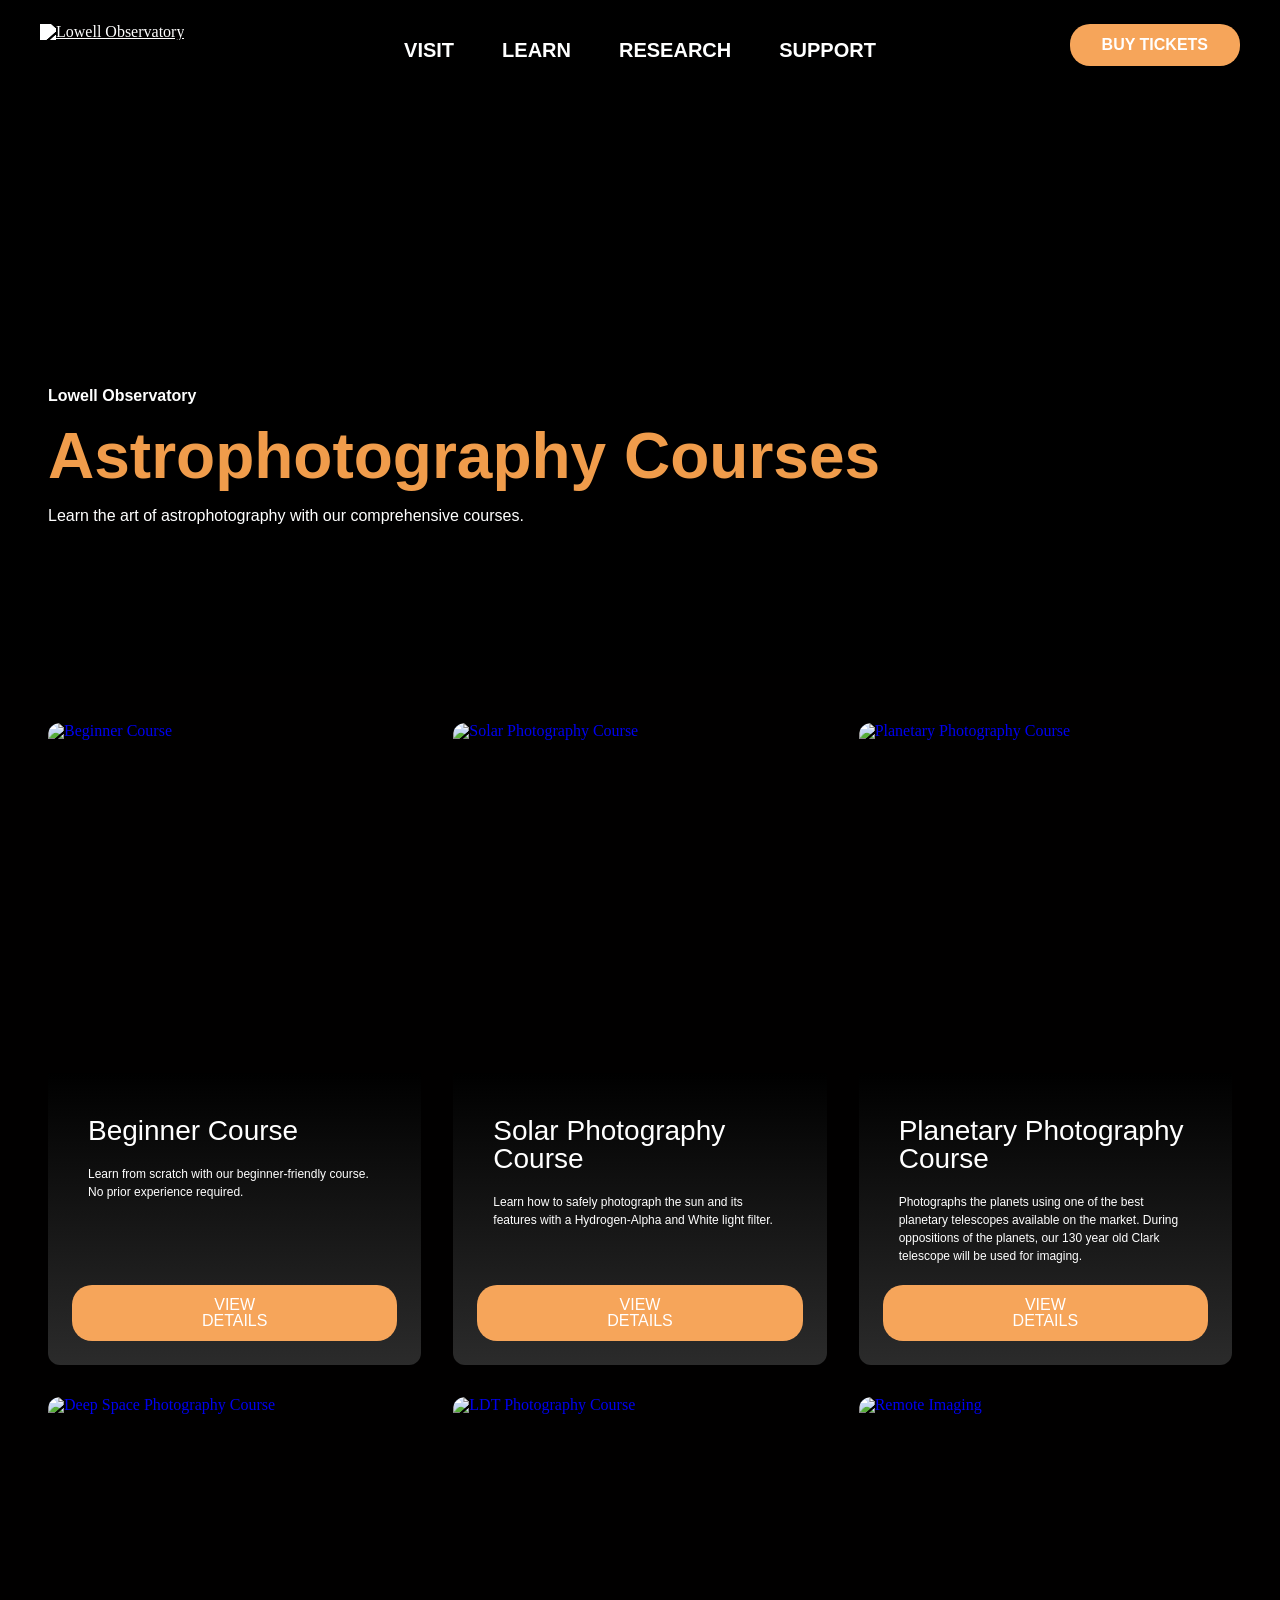
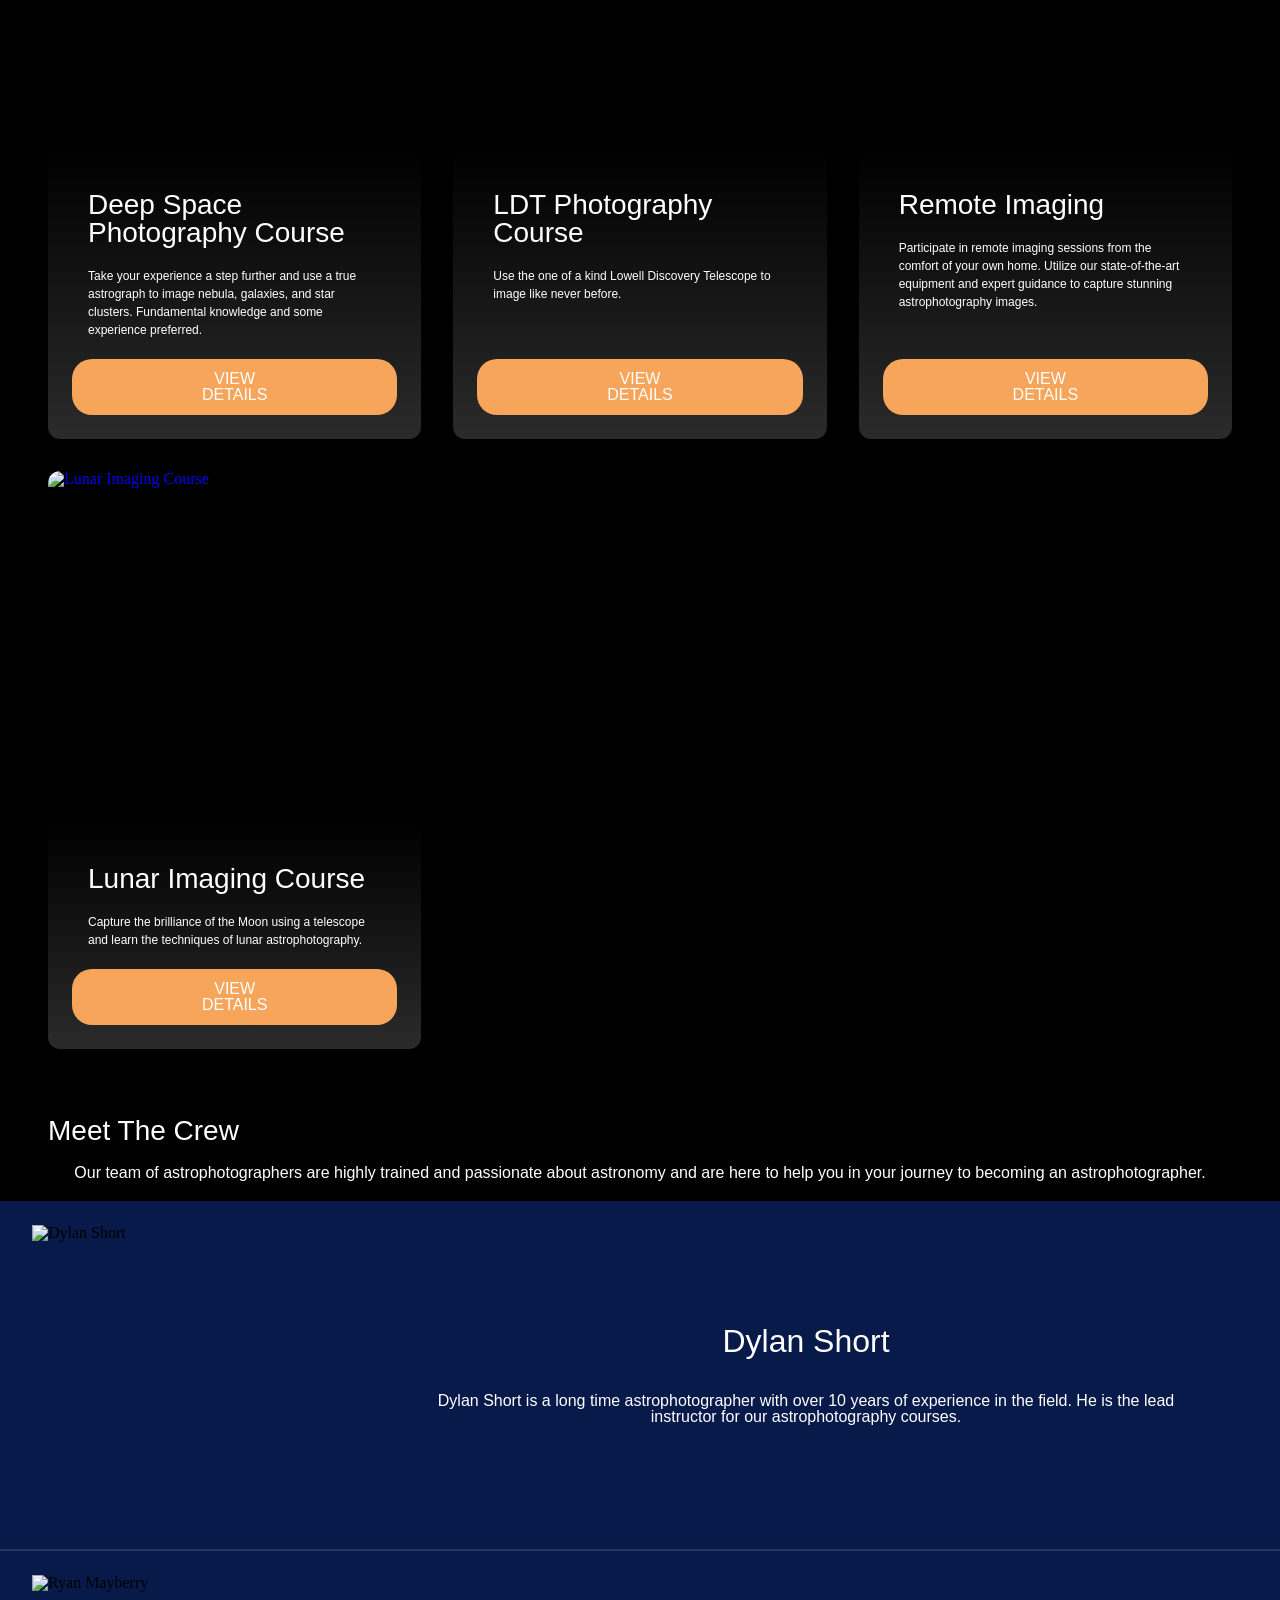
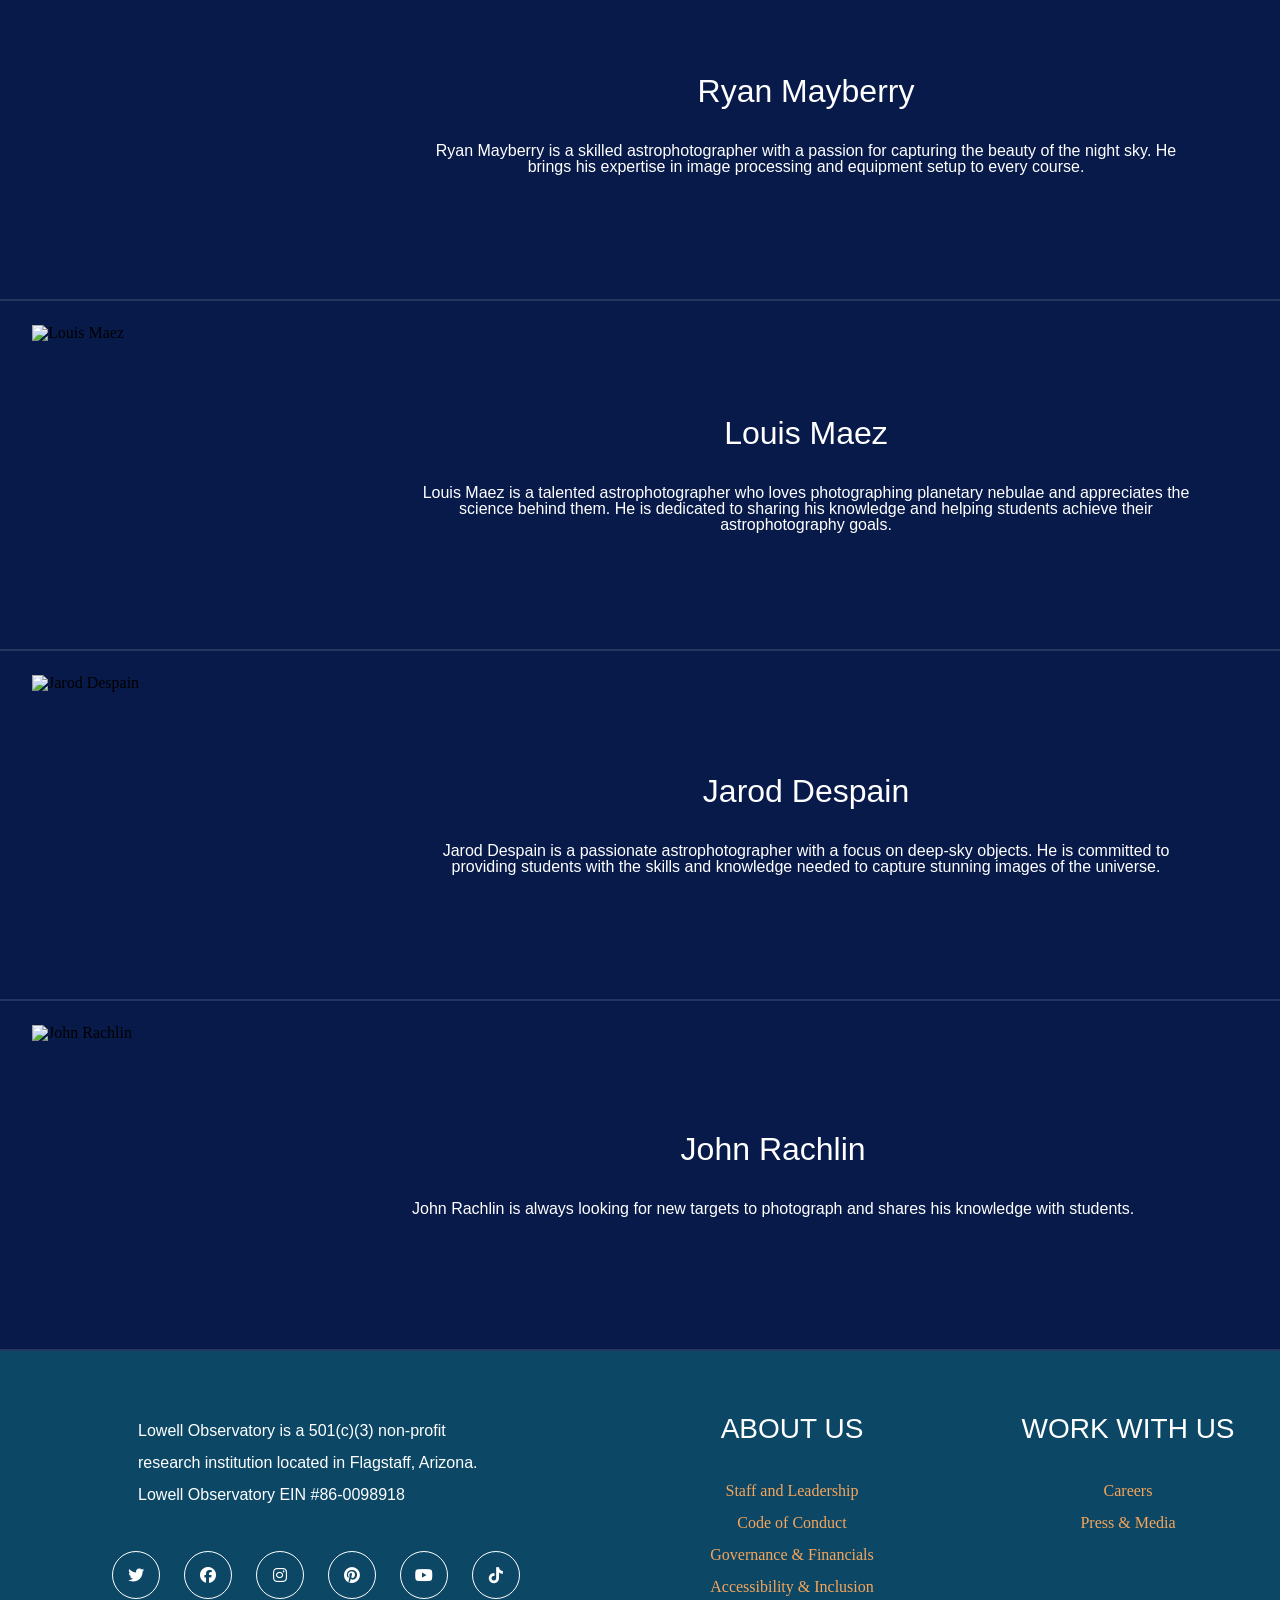
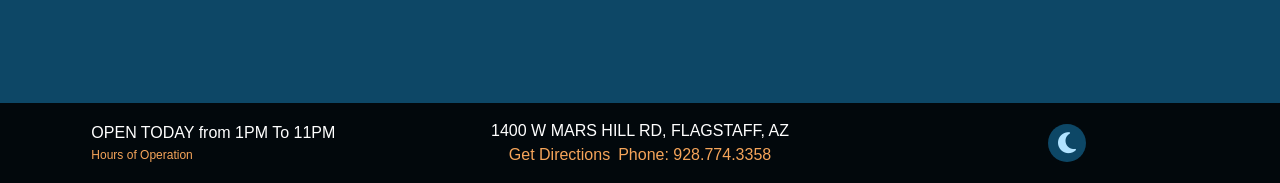
==== commit 06fdc70b: "update index.html Finished the descriptions for each course card." ====
--- a/index.html
+++ b/index.html
@@ -8,7 +8,7 @@
     <link rel="stylesheet" href="styles.css">
 </head>
 <body>
-    <header class="hero">
+    <header class="mainHero">
         <div id="headerTop">
             <a href="https://lowell.edu"><img src="images/lowelllogo_horizontal.svg" alt="Lowell Observatory"></a>
             <nav>
@@ -75,7 +75,7 @@
                     <img src="images/LDT.jpeg" alt="LDT Photography Course">
                     <div class="card-content">
                         <h3>LDT Photography Course</h3>
-                        <p>Use the one of a kind Lowell Discovery Telescope </p>
+                        <p>Use the one of a kind Lowell Discovery Telescope to image like never before. </p>
                         <span id="ldtPhotographyButton">VIEW DETAILS</span>
                     </div>
                 </a>
@@ -85,17 +85,17 @@
                     <img src="images/Planewave1M.jpeg" alt="Remote Imaging">
                     <div class="card-content">
                         <h3>Remote Imaging</h3>
-                        <p></p>
+                        <p>Participate in remote imaging sessions from the comfort of your own home. Utilize our state-of-the-art equipment and expert guidance to capture stunning astrophotography images.</p>
                         <span id="remoteImagingButton">VIEW DETAILS</span>
                     </div>
                 </a>
             </div>
             <div class="card">
-                <a href="LunarImaging.html">
+                <a href="LunarCourse.html">
                     <img src="images/Moon.jpeg" alt="Lunar Imaging Course">
                     <div class="card-content">
                         <h3>Lunar Imaging Course</h3>
-                        <p></p>
+                        <p>Capture the brilliance of the Moon using a telescope and learn the techniques of lunar astrophotography.</p>
                         <span id="lunarImagingButton">VIEW DETAILS</span>
                     </div>
                 </a>
--- a/styles.css
+++ b/styles.css
@@ -113,7 +113,7 @@
 }
 
 /* Navigation Styles */
-.hero {
+.mainHero {
     background-image: linear-gradient(rgba(0, 0, 0, 0.5), rgba(0, 0, 0, 0.5)), url('images/planewaveBack.jpeg');
     background-size: cover;
     background-position: center;
@@ -121,6 +121,72 @@
     height: 75vh;
     width: 100%;
 }
+
+.beginnerHero {
+    background-image: linear-gradient(rgba(0, 0, 0, 0.5), rgba(0, 0, 0, 0.5)), url('images/godoMilk.jpeg');
+    background-size: cover;
+    background-position: center;
+    background-repeat: no-repeat;
+    height: 75vh;
+    width: 100%;
+}
+
+.deepHero {
+    background-image: linear-gradient(rgba(0, 0, 0, 0.5), rgba(0, 0, 0, 0.5)), url('images/horseFlame.jpeg');
+    background-size: cover;
+    background-position: center;
+    background-repeat: no-repeat;
+    height: 75vh;
+    width: 100%;
+}
+
+.ldtHero {
+    background-image: linear-gradient(rgba(0, 0, 0, 0.5), rgba(0, 0, 0, 0.5)), url('images/LDT.jpeg');
+    background-size: cover;
+    background-position: center;
+    background-repeat: no-repeat;
+    height: 75vh;
+    width: 100%;
+}
+
+.lunarHero {
+    background-image: linear-gradient(rgba(0, 0, 0, 0.5), rgba(0, 0, 0, 0.5)), url('images/Moon.jpeg');
+    background-size: cover;
+    background-position: center;
+    background-repeat: no-repeat;
+    height: 75vh;
+    width: 100%;
+}
+
+.planetHero {
+    background-image: linear-gradient(rgba(0, 0, 0, 0.5), rgba(0, 0, 0, 0.5)), url('images/Saturn.jpeg');
+    background-size: cover;
+    background-position: center;
+    background-repeat: no-repeat;
+    height: 75vh;
+    width: 100%;
+}
+
+.remoteHero {
+    background-image: linear-gradient(rgba(0, 0, 0, 0.5), rgba(0, 0, 0, 0.5)), url('images/Planewave1M.jpeg');
+    background-size: cover;
+    background-position: center;
+    background-repeat: no-repeat;
+    height: 75vh;
+    width: 100%;
+}
+
+.solarHero {
+    background-image: linear-gradient(rgba(0, 0, 0, 0.5), rgba(0, 0, 0, 0.5)), url('images/SunHa.jpeg');
+    background-size: cover;
+    background-position: center;
+    background-repeat: no-repeat;
+    height: 75vh;
+    width: 100%;
+}
+
+
+
 #headerTop {
     display: grid;
     grid-template-columns: 1fr auto 1fr;
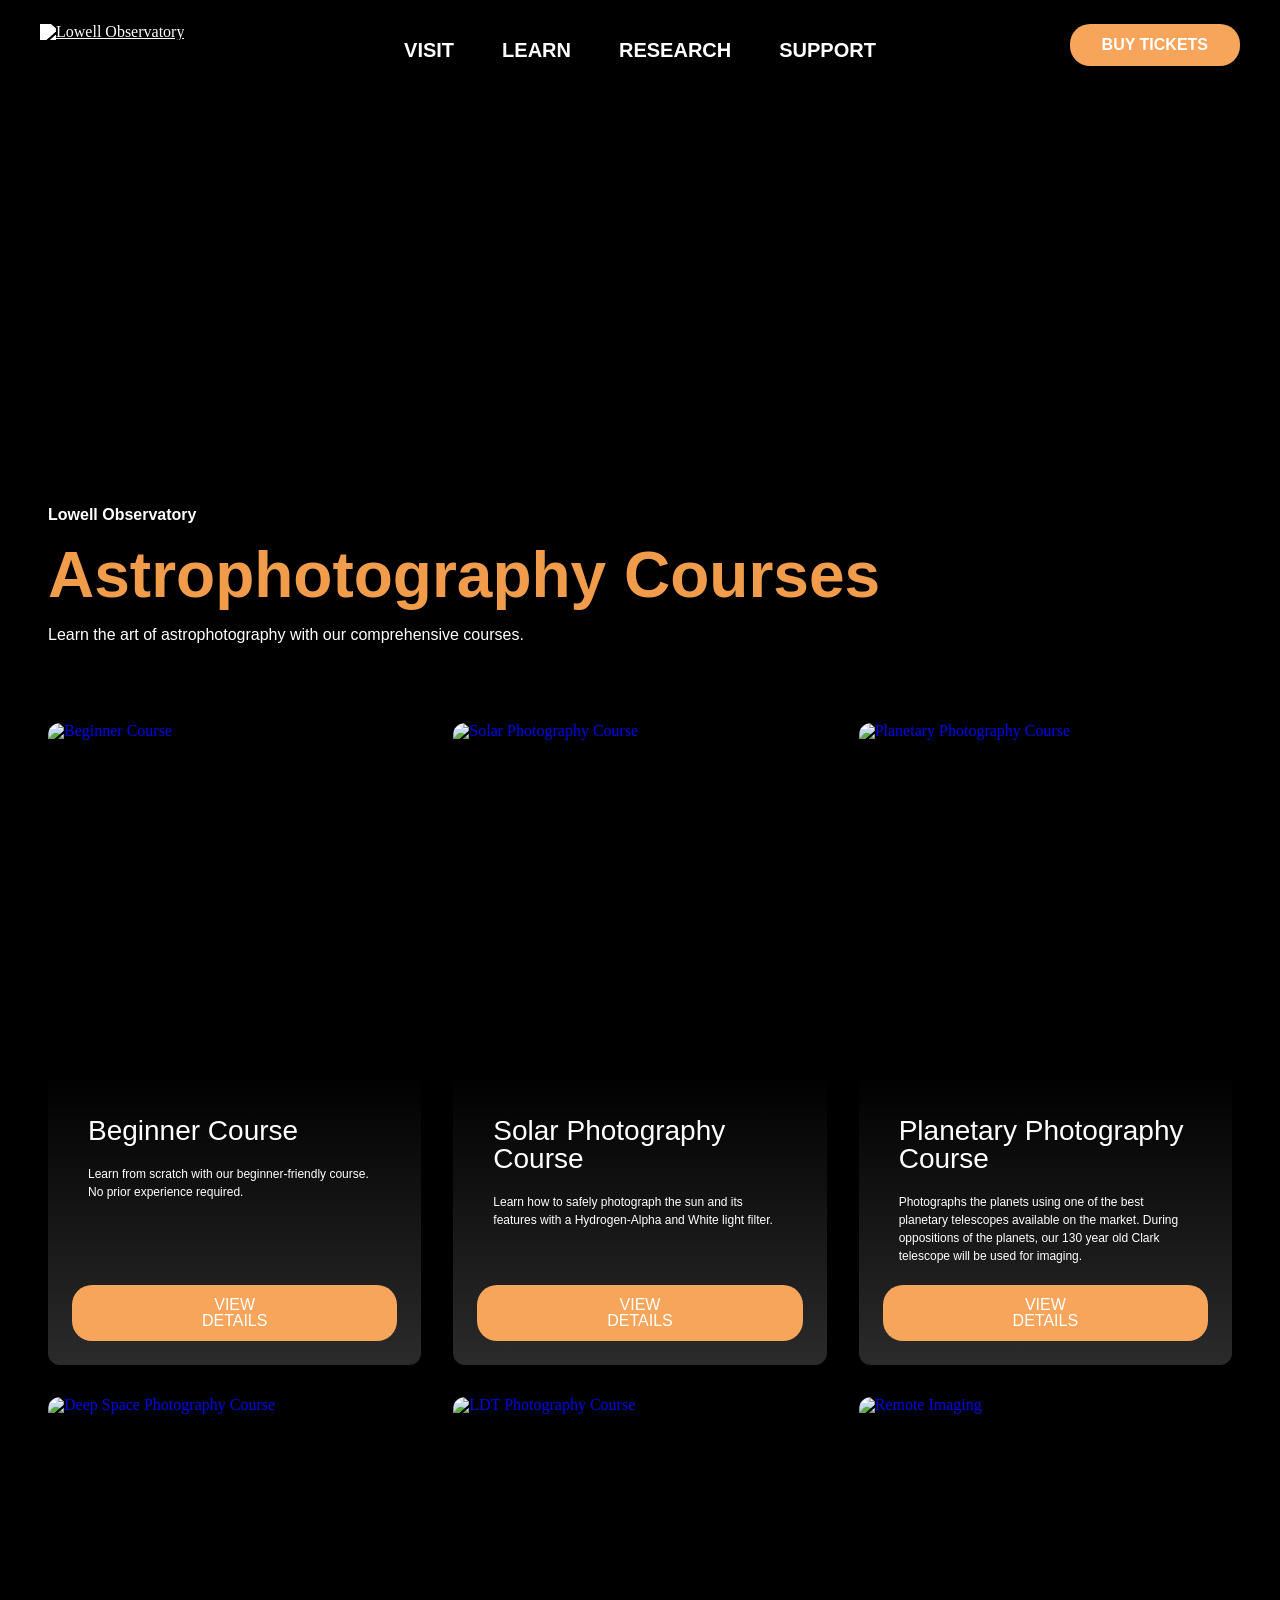
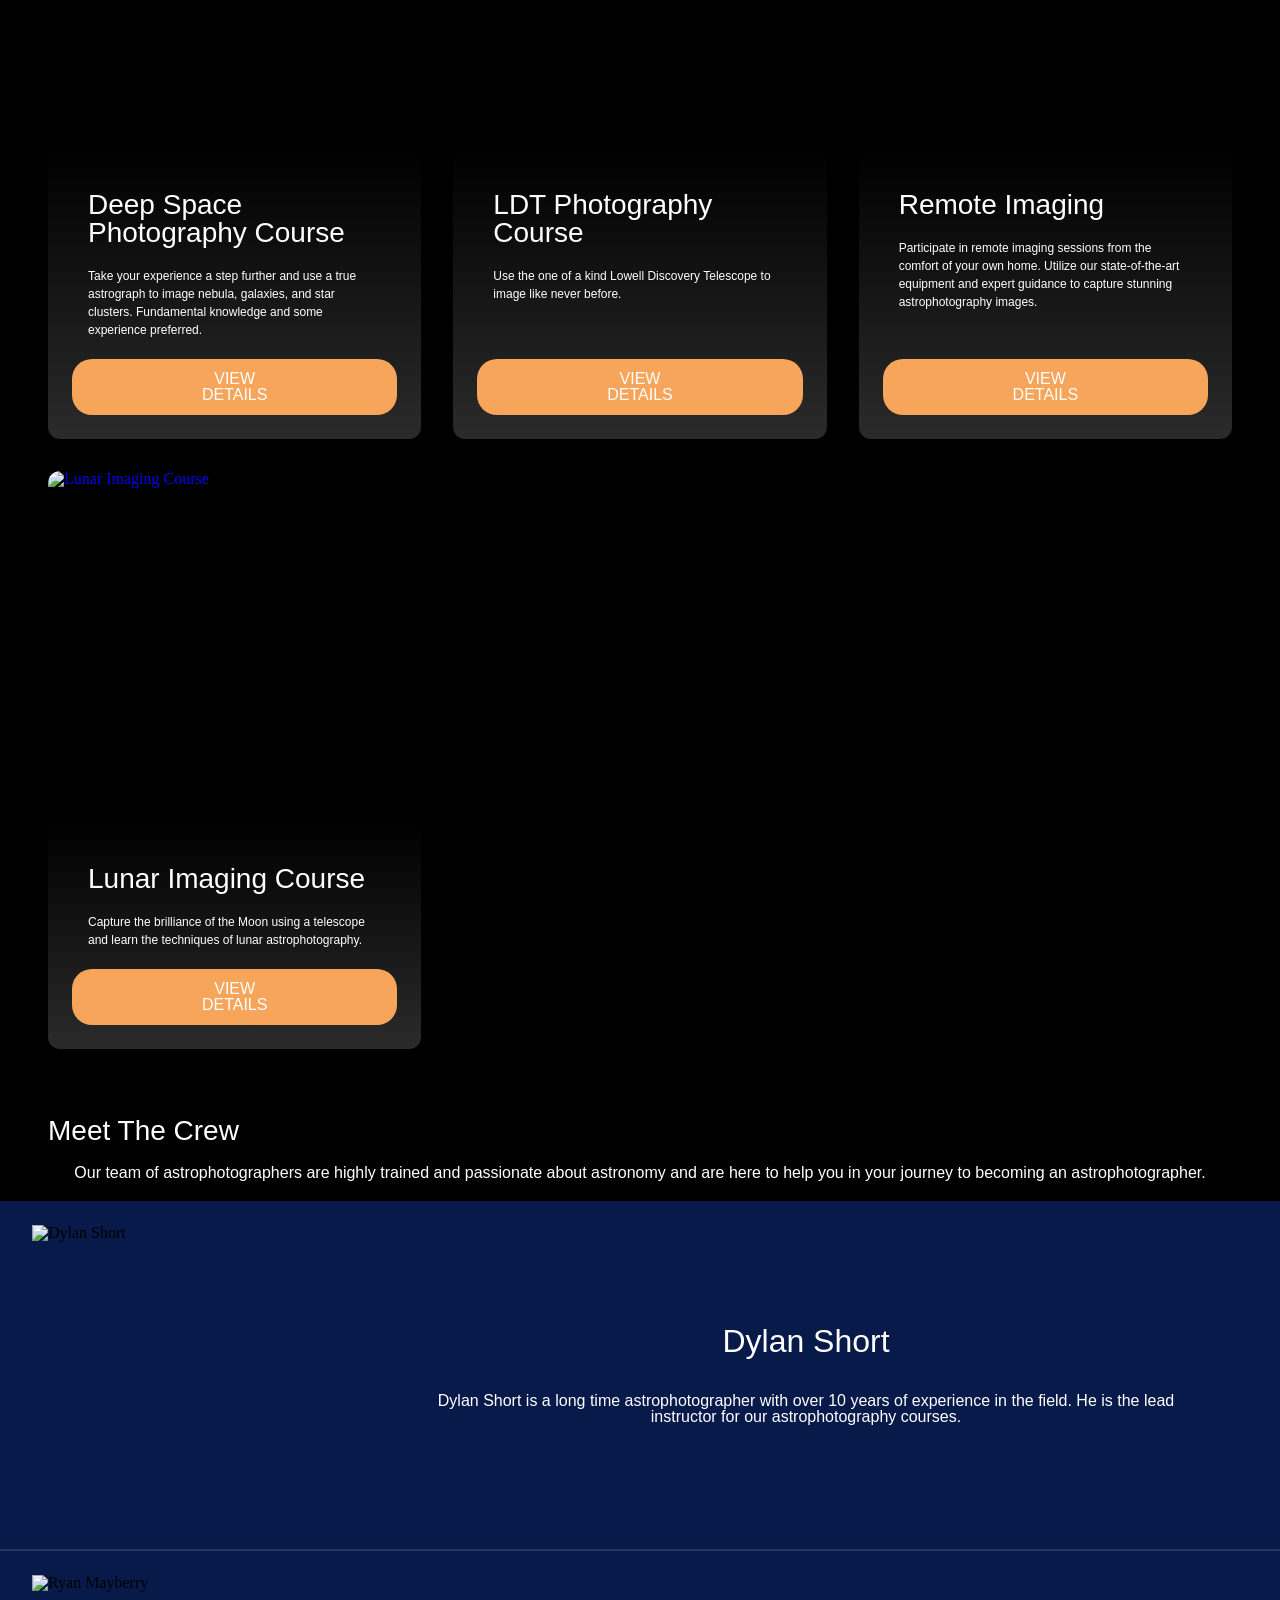
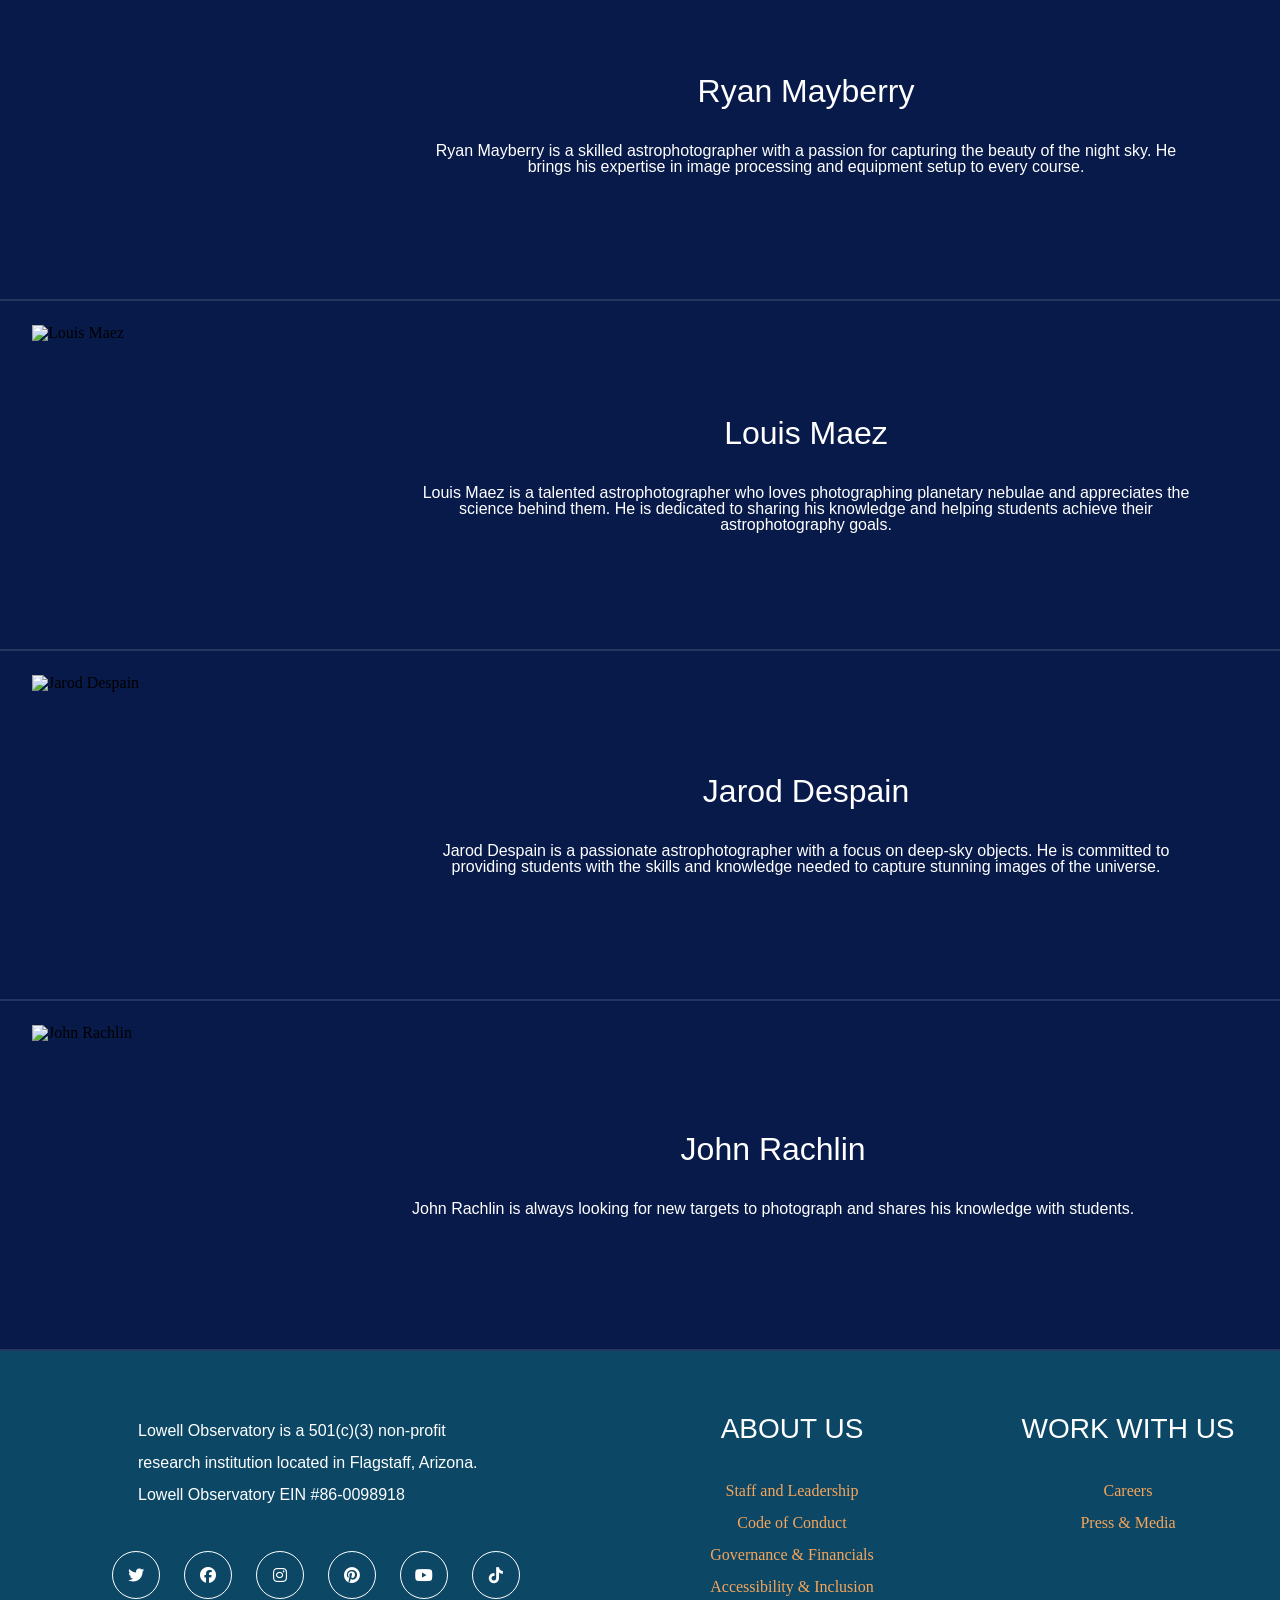
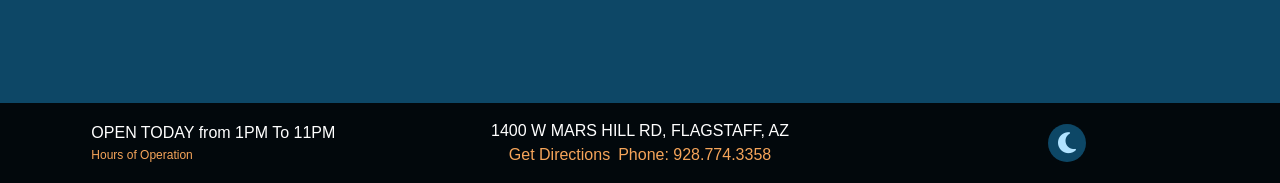
==== commit 087a6dff: "Update index.html Added meta tags for accessibility." ====
--- a/index.html
+++ b/index.html
@@ -4,8 +4,13 @@
     <meta charset="UTF-8">
     <meta name="viewport" content="width=device-width, initial-scale=1.0">
     <title>Lowell Observatory Astrophotography Courses</title>
+    <meta name="description" content="Explore astrophotography courses at Lowell Observatory including beginner, solar system, and deep space photography classes.">
     <link rel="stylesheet" href="https://cdnjs.cloudflare.com/ajax/libs/font-awesome/6.7.2/css/all.min.css">
     <link rel="stylesheet" href="styles.css">
+
+    <meta property="og:title" content="Lowell Observatory Astrophotography Courses">
+    <meta property="og:description" content="Hands-on astrophotography courses at Lowell Observatory.">
+    <meta property="og:image" content="images/planewaveFront.jpeg">
 </head>
 <body>
     <header class="mainHero">
--- a/styles.css
+++ b/styles.css
@@ -96,6 +96,12 @@
 
 }
 
+#courseIntro h2, #intro h2 {
+    color: var(--h1);
+    font-weight: bold;
+    padding: 1.25rem 3rem;
+}
+
 p {
     font-family: var(--Body);
     color: var(--White);
@@ -114,6 +120,8 @@
 
 /* Navigation Styles */
 .mainHero {
+    display: flex;
+    flex-direction: column;
     background-image: linear-gradient(rgba(0, 0, 0, 0.5), rgba(0, 0, 0, 0.5)), url('images/planewaveBack.jpeg');
     background-size: cover;
     background-position: center;
@@ -123,6 +131,8 @@
 }
 
 .beginnerHero {
+    display: flex;
+    flex-direction: column;
     background-image: linear-gradient(rgba(0, 0, 0, 0.5), rgba(0, 0, 0, 0.5)), url('images/godoMilk.jpeg');
     background-size: cover;
     background-position: center;
@@ -132,6 +142,8 @@
 }
 
 .deepHero {
+    display: flex;
+    flex-direction: column;
     background-image: linear-gradient(rgba(0, 0, 0, 0.5), rgba(0, 0, 0, 0.5)), url('images/horseFlame.jpeg');
     background-size: cover;
     background-position: center;
@@ -141,6 +153,8 @@
 }
 
 .ldtHero {
+    display: flex;
+    flex-direction: column;
     background-image: linear-gradient(rgba(0, 0, 0, 0.5), rgba(0, 0, 0, 0.5)), url('images/LDT.jpeg');
     background-size: cover;
     background-position: center;
@@ -150,6 +164,8 @@
 }
 
 .lunarHero {
+    display: flex;
+    flex-direction: column;
     background-image: linear-gradient(rgba(0, 0, 0, 0.5), rgba(0, 0, 0, 0.5)), url('images/Moon.jpeg');
     background-size: cover;
     background-position: center;
@@ -159,6 +175,8 @@
 }
 
 .planetHero {
+    display: flex;
+    flex-direction: column;
     background-image: linear-gradient(rgba(0, 0, 0, 0.5), rgba(0, 0, 0, 0.5)), url('images/Saturn.jpeg');
     background-size: cover;
     background-position: center;
@@ -168,6 +186,8 @@
 }
 
 .remoteHero {
+    display: flex;
+    flex-direction: column;
     background-image: linear-gradient(rgba(0, 0, 0, 0.5), rgba(0, 0, 0, 0.5)), url('images/Planewave1M.jpeg');
     background-size: cover;
     background-position: center;
@@ -177,6 +197,8 @@
 }
 
 .solarHero {
+    display: flex;
+    flex-direction: column;
     background-image: linear-gradient(rgba(0, 0, 0, 0.5), rgba(0, 0, 0, 0.5)), url('images/SunHa.jpeg');
     background-size: cover;
     background-position: center;
@@ -211,8 +233,8 @@
 #headerContent {
     display: flex;
     flex-direction: column;
-    margin-top: 18rem;
-    padding-left: 3rem
+    margin-top: auto;
+    padding: 2rem 3rem;
 }
 
 #headerContent p {
@@ -283,8 +305,6 @@
     height: 350px;
     object-fit: cover;
 }
-
-
 
 .card-content {
     display: flex;
@@ -322,6 +342,13 @@
     font-family: var(--Nav);
 }
 
+/* Introduction Section Styles */
+#intro p {
+    padding: 0 3rem 1.25rem 3rem;
+    width: 70ch;
+    line-height: 1.5;
+}
+
 /* Crew Section Styles */
 
 #crewSection p {
@@ -360,6 +387,82 @@
     height: 300px;
     object-fit: cover;
     flex-shrink: 0;
+}
+
+/* Gallery Section Styles */
+#gallery {
+    display: grid;
+    grid-template-columns: repeat(auto-fit, 300px);
+    grid-template-rows: auto;
+    padding: 1.5rem;
+    justify-items: center;
+    gap: 1.5rem;
+}
+
+.image-container {
+    display: flex;
+    flex-direction: column;
+    align-items: center;
+    gap: 0.5rem;
+    background: linear-gradient(to bottom, #000000, #2b2b2b);
+    padding: 1rem;
+    border-radius: 12px;
+    height: 100%;
+    justify-content: center;
+}
+
+#gallery img {
+    width: 100%;
+    height: 250px;
+    object-fit: cover;
+}
+
+/* Course Details Section Styles */
+#courseDetails {
+    display: grid;
+    grid-template-columns: 1fr 1fr;
+    gap: 2rem;
+    padding: 3rem 1.5rem 2rem 0;
+}
+
+#courseIntro {
+    display: flex;
+    flex-direction: column;
+}
+
+#courseIntro p {
+    padding-left: 3rem;
+    line-height: 1.5rem;
+}
+
+#courseDetails ul {
+    display: flex;
+    flex-direction: column;
+    align-items: center;
+    text-align: center;
+}
+
+#details {
+    display: flex;
+    flex-direction: column;
+}
+
+#courseDetails ul li {
+    color: var(--White);
+}
+
+.enrollButton {
+    background-color: var(--Primary);
+    border-radius: 20px;
+    text-align: center;
+    padding: 0.75rem 4rem;
+    margin: auto;
+    align-self: center;
+    color: var(--White);
+    font-family: var(--Nav);
+    border: none;
+    font-size: 1rem;
+    font-weight: 700;
 }
 
 /* Footer Styles */
@@ -484,7 +587,109 @@
     font-size: 1.5rem;
 }
 
-
-
-
-
+/* Hover Styles */
+button:hover, #courses .card:hover a .card-content span{
+    background-color: rgb(85 69 141);
+    cursor: pointer;
+}
+
+ul a:hover i, #contactInfo p:hover, #hours a:hover, #aboutUs ul li a:hover, #workWithUs ul li a:hover{
+    color: rgb(85 69 141);
+}
+
+#themeToggle:hover {
+    background-color: var(--Background);
+}
+
+
+/* Media Queries */
+
+/* Tablet */
+@media (max-width: 1024px) {
+    #courses {
+        grid-template-columns: repeat(2, 1fr);
+        padding: 2rem;
+    }
+
+    h1 {
+        font-size: 3rem;
+    }
+
+    #headerContent {
+        padding-left: 2rem;
+    }
+
+    #courseDetails {
+        grid-template-columns: 1fr;
+        padding: 2rem;
+    }
+
+    footer section {
+        grid-template-columns: 1fr 1fr;
+    }
+}
+
+/* Mobile */
+@media (max-width: 768) {
+    #headerTop {
+        grid-template-columns: 1fr;
+        justify-items: center;
+        gap: 1rem;
+        text-align: center;
+        padding: 1rem;
+    }
+
+    header a img {
+        height: 50px;
+        padding: 1rem 0;
+    }
+
+    header button {
+        margin: 1rem 0;
+    }
+
+    #courses {
+        grid-template-columns: 1fr;
+    }
+
+    h1 {
+        font-size: 2.2rem;
+    }
+
+    header button {
+        margin: 1rem;
+    }
+
+    #gallery {
+        grid-template-columns: repeat(auto-fit, minmax(240px, 1fr));
+    }
+
+    article {
+        flex-direction: column;
+        text-align: center;
+    }
+
+    #crew img {
+        width: 250px;
+        height: 250px;
+    }
+
+    footer section {
+        grid-template-columns: 1fr;
+        text-align: center;
+    }
+
+    #socialMedia {
+        text-align: center;
+    }
+
+    #aboutUs, #workWithUs {
+        align-items: center;
+    }
+
+    #contact {
+        grid-template-columns: 1fr;
+        gap: 1rem;
+        text-align: center;
+    }
+}
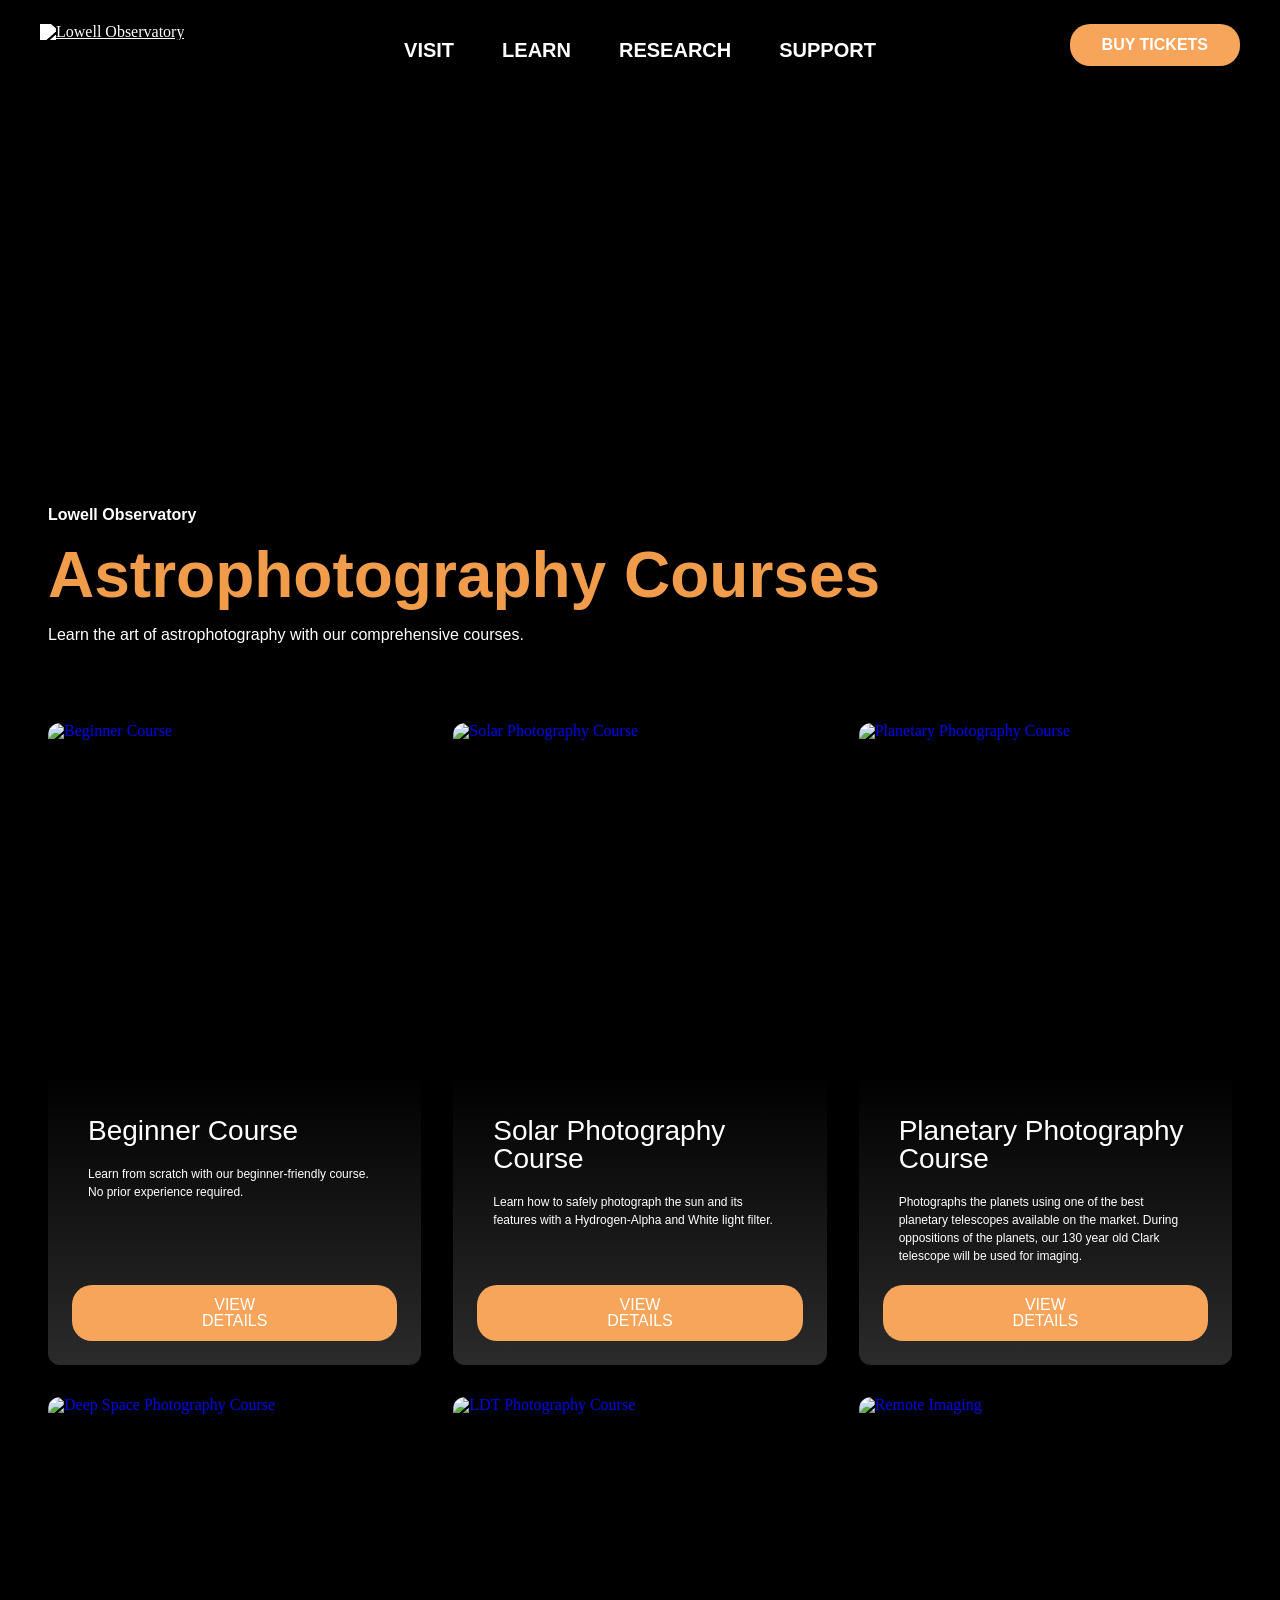
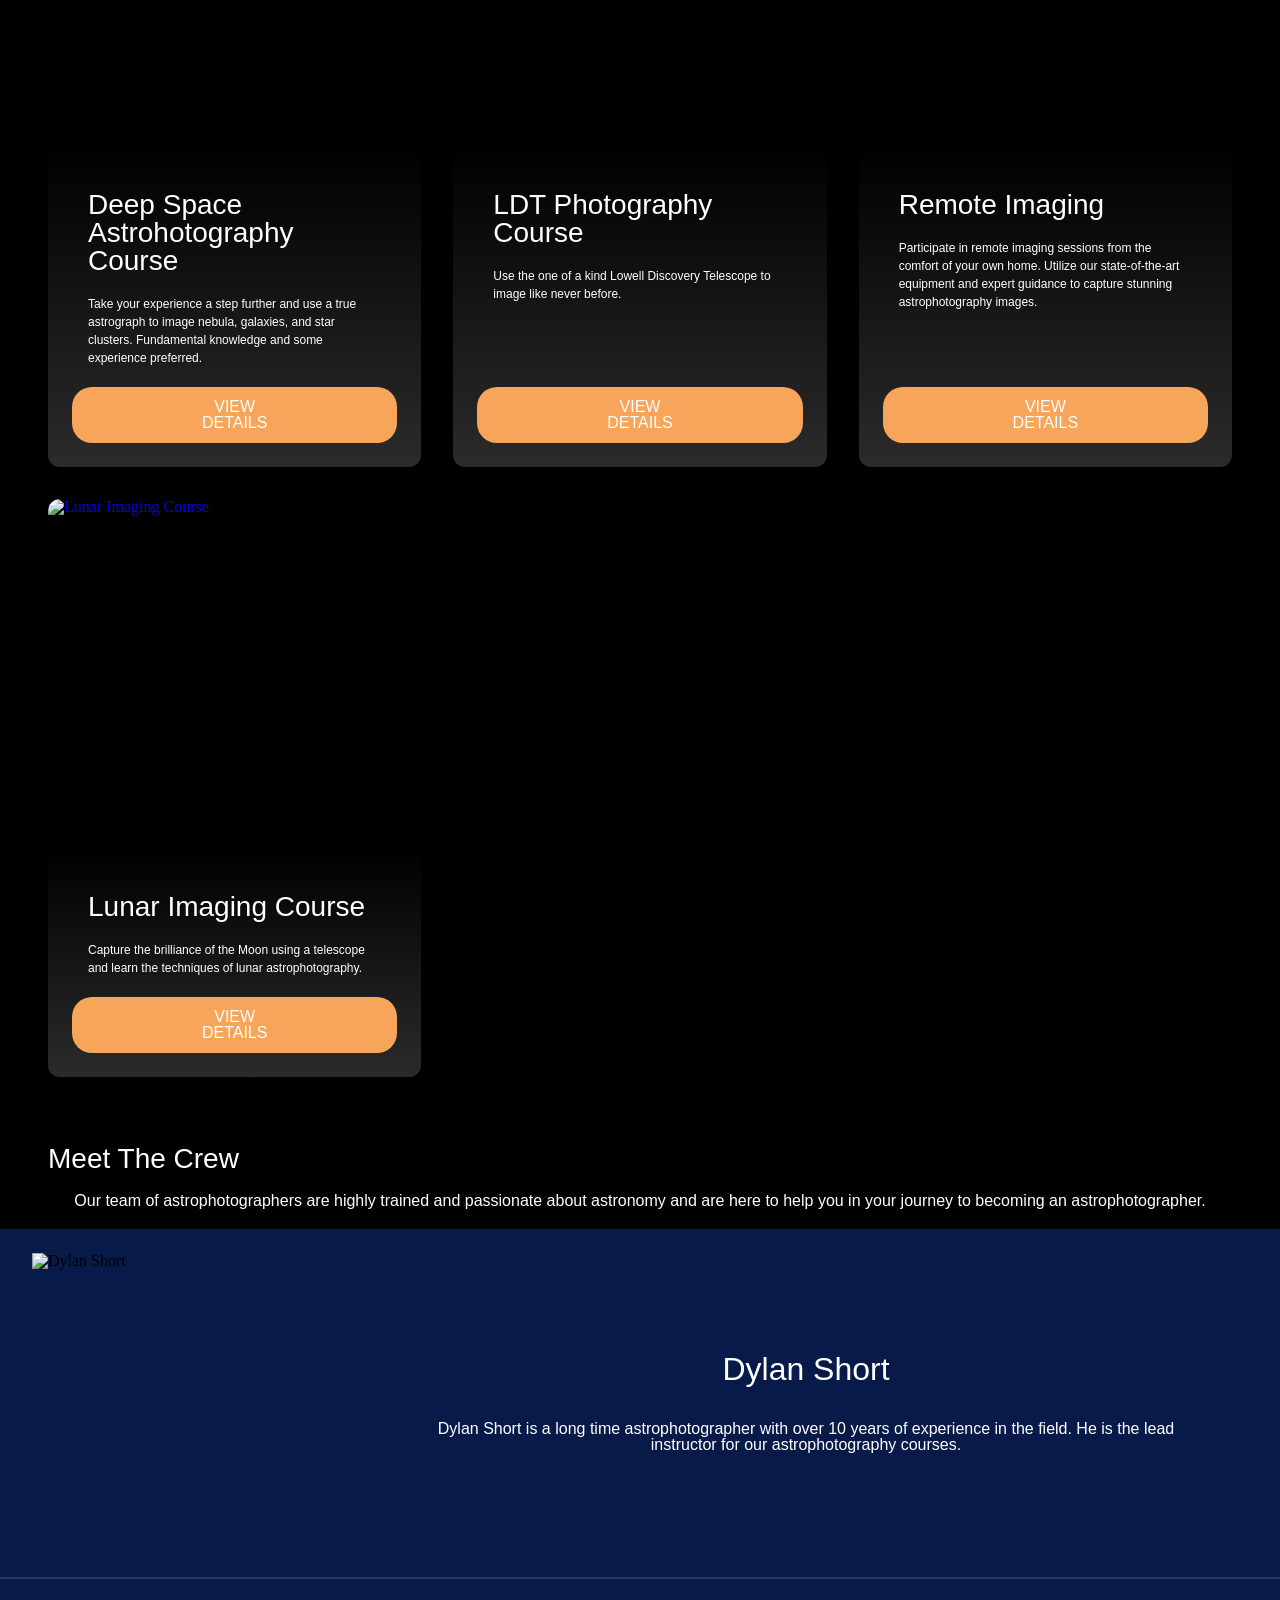
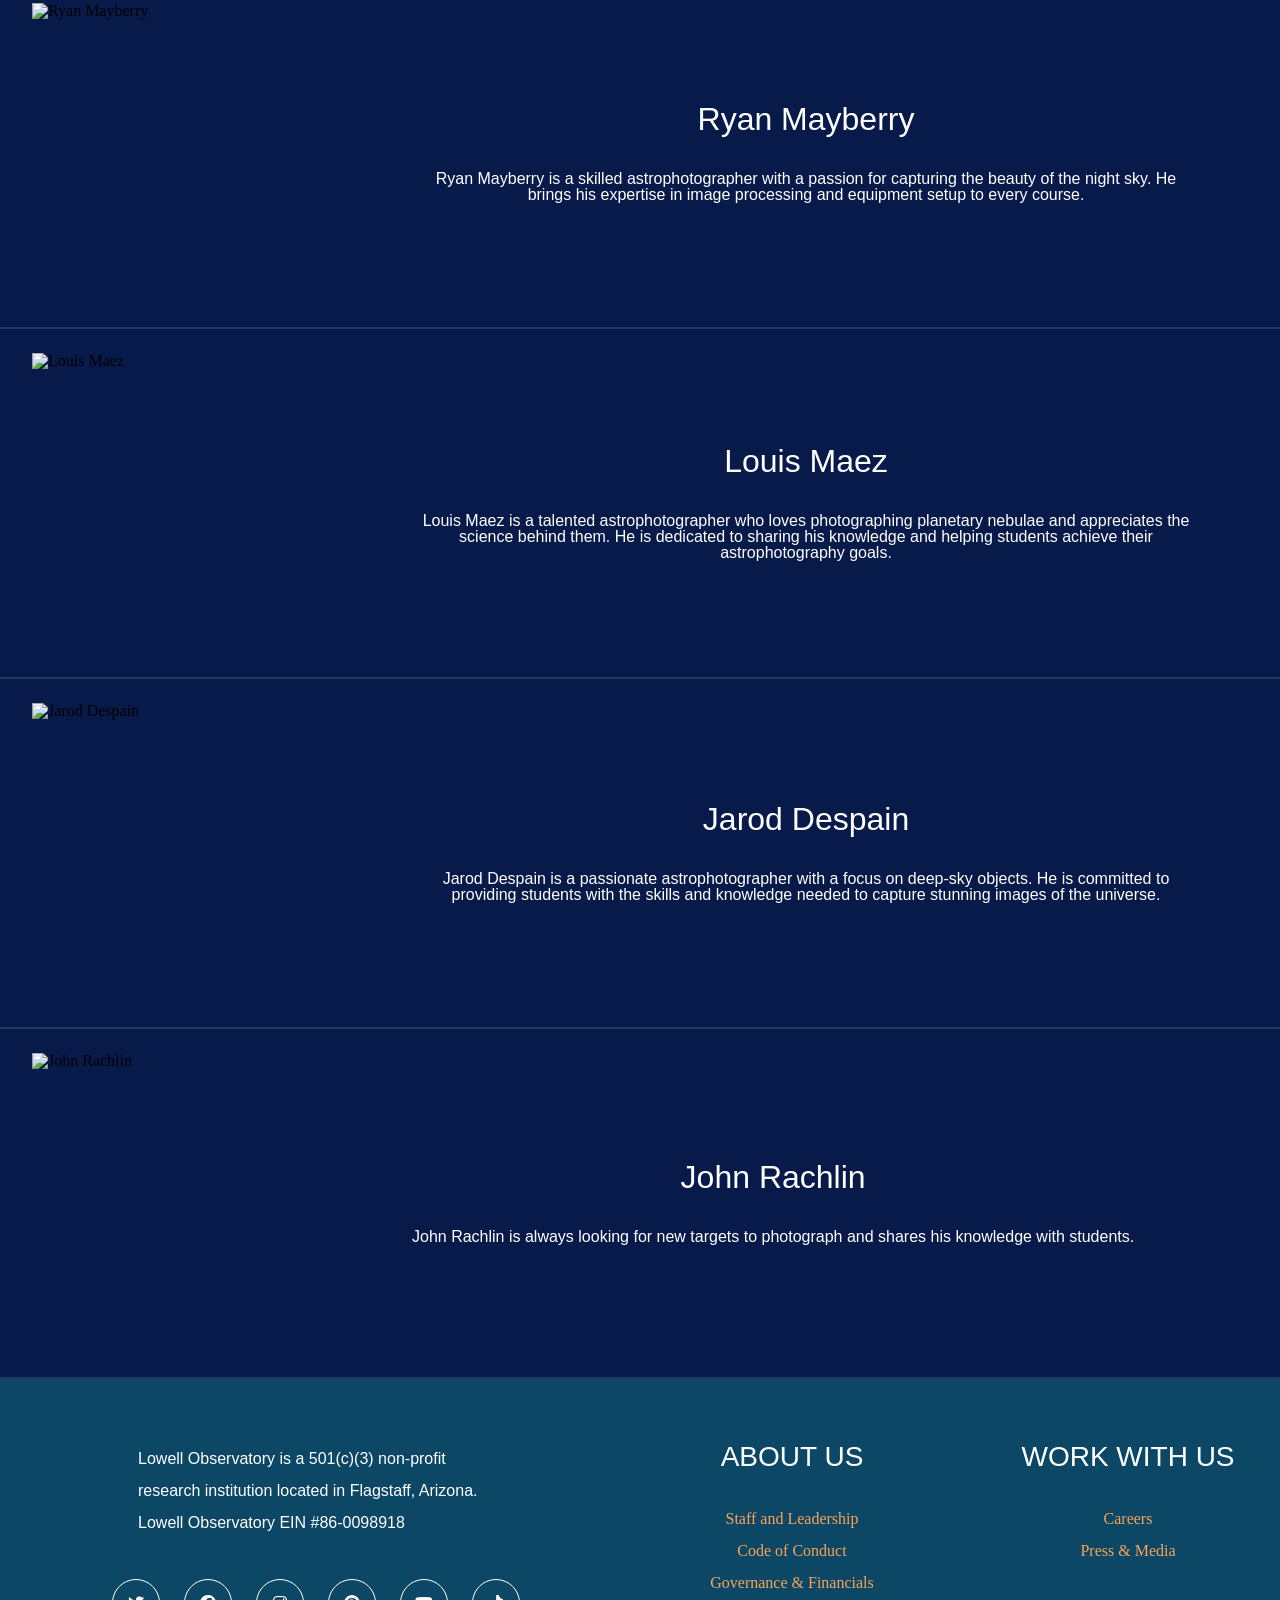
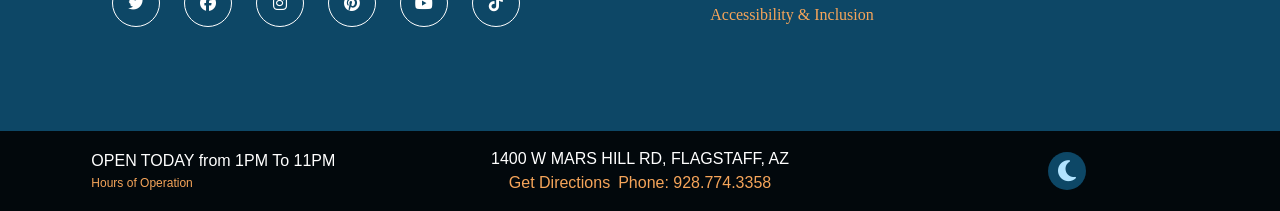
==== commit 55782772: "update index.html Small change to h3" ====
--- a/index.html
+++ b/index.html
@@ -11,6 +11,9 @@
     <meta property="og:title" content="Lowell Observatory Astrophotography Courses">
     <meta property="og:description" content="Hands-on astrophotography courses at Lowell Observatory.">
     <meta property="og:image" content="images/planewaveFront.jpeg">
+
+    <script src="jquery/jquery.js" defer></script>
+    <script src="index.js" defer></script>
 </head>
 <body>
     <header class="mainHero">
@@ -69,7 +72,7 @@
                 <a href="deepSpaceCourse.html">
                     <img src="images/horseFlame.jpeg" alt="Deep Space Photography Course">
                     <div class="card-content">
-                        <h3>Deep Space Photography Course</h3>
+                        <h3>Deep Space Astrohotography Course</h3>
                         <p>Take your experience a step further and use a true astrograph to image nebula, galaxies, and star clusters. Fundamental knowledge and some experience preferred.</p>
                         <span id="deepSpacePhotographyButton">VIEW DETAILS</span>
                     </div>
--- a/styles.css
+++ b/styles.css
@@ -693,3 +693,29 @@
         text-align: center;
     }
 }
+
+/* Light Theme Styles */
+body.light-mode {
+    background-color: var(--White);
+}
+
+body.light-mode #courses p, body.light-mode #crewSection p, body.light-mode #crewSection h3, body.light-mode h2, body.light-mode #courseIntro p, body.light-mode #details ul li, body.light-mode #intro p{
+    color: #111;
+}
+
+body.light-mode .image-container, body.light-mode .card a, body.light-mode article{
+    background-color: rgb(231 234 235);
+}
+
+body.light-mode article {
+    border-bottom: 2px solid #111;
+}
+
+body.light-mode .card-content, body.light-mode .image-container {
+    background: rgb(231 234 235);
+    
+}
+
+.body.light-mode .card {
+    box-shadow: 0 4px 12px rgba(0, 0, 0, 0.25);
+}
